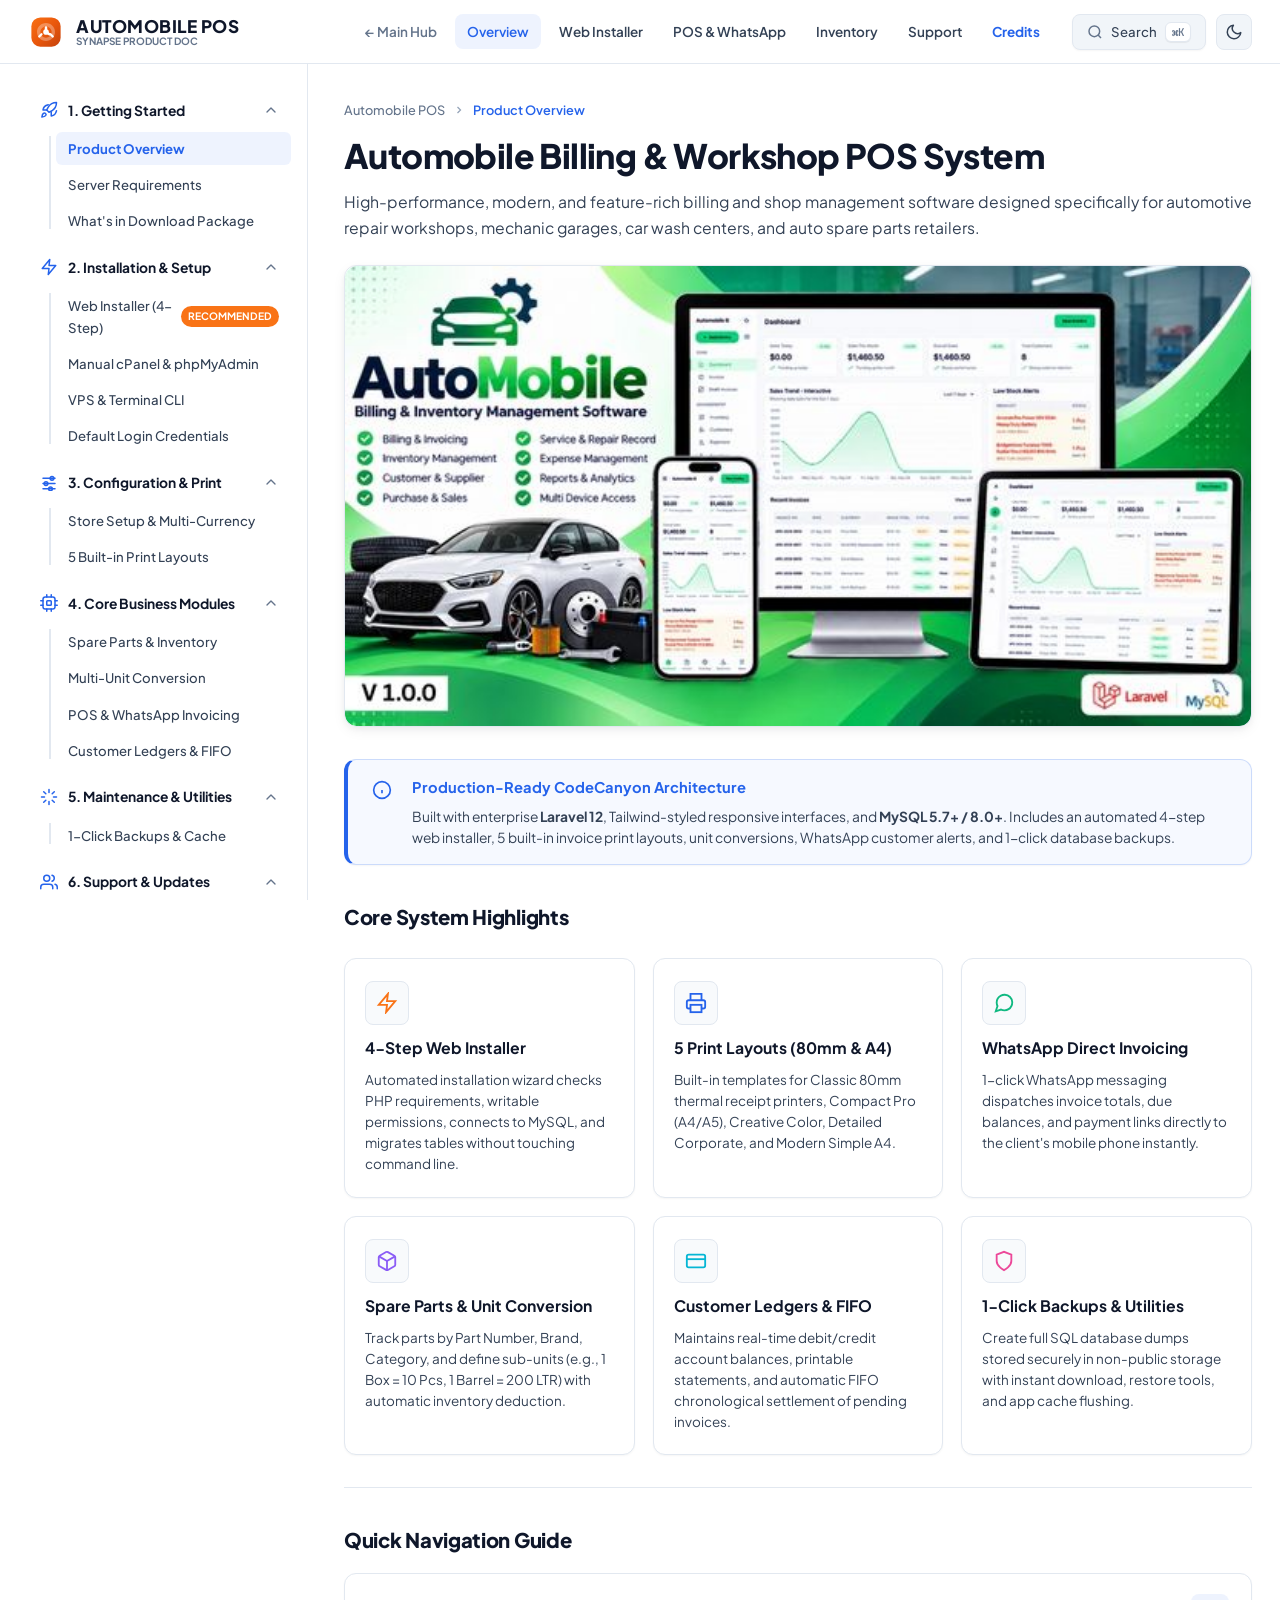
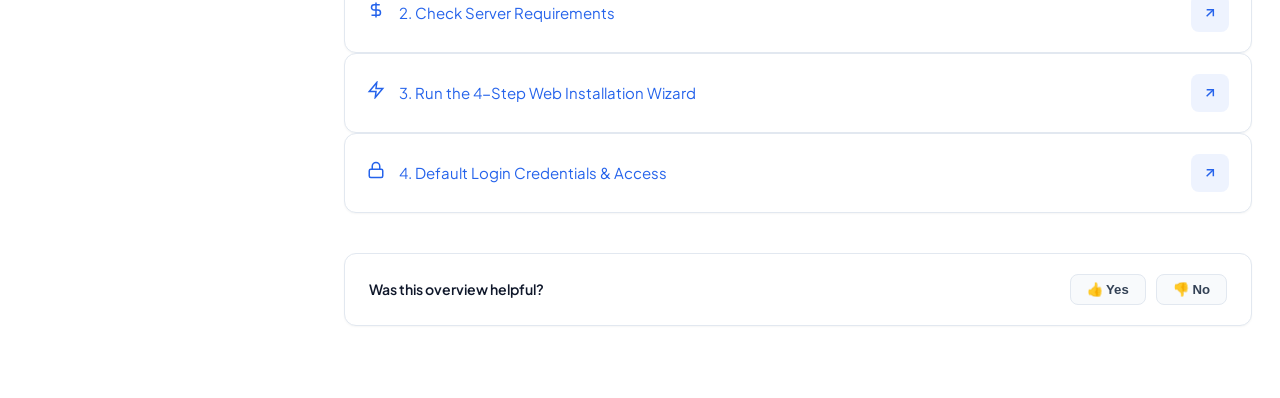
==== Automobile-Billing-Inventory-Management-Software/index.html @ 5d15b838 "feat: add products dropdown, reorganize sidebar, clean home hub, enrich product page, and verify all" ====
<!DOCTYPE html>
<html lang="en">
<head>
  <meta charset="UTF-8">
  <meta name="viewport" content="width=device-width, initial-scale=1.0">
  <title>Automobile Billing & Workshop POS Documentation - Synapse Technology</title>
  <meta name="description" content="Official documentation for Automobile Billing & Workshop POS System. Setup, 4-step web installer, POS billing, inventory, WhatsApp invoicing, and maintenance guides.">
  <meta name="keywords" content="Automobile Billing, Workshop POS, Garage Management, CodeCanyon, Laravel, Spare Parts Inventory, PHP 8.2, Web Installer, Synapse Technology">

  <!-- Google Fonts: Plus Jakarta Sans & JetBrains Mono -->
  <link rel="preconnect" href="https://fonts.googleapis.com">
  <link rel="preconnect" href="https://fonts.gstatic.com" crossorigin>
  <link href="https://fonts.googleapis.com/css2?family=JetBrains+Mono:wght@400;500;600&family=Plus+Jakarta+Sans:wght@400;500;600;700;800&display=swap" rel="stylesheet">

  <!-- Core Stylesheet -->
  <link rel="stylesheet" href="css/style.css">
</head>
<body>
  <!-- Top Reading Progress Indicator -->
  <div class="reading-progress-bar" id="readingProgress"></div>

  <!-- ==========================================================================
       TOP NAVBAR / HEADER
       ========================================================================== -->
  <header class="header" id="header">
    <div class="header-inner">
      <!-- Brand Logo -->
      <a href="#auto-overview" class="brand-logo" data-view-target="auto-overview" title="Automobile Billing & POS Documentation">
        <div class="brand-icon">
          <!-- Automotive / Gear / Speedometer SVG Icon -->
          <svg viewBox="0 0 32 32" width="28" height="28" fill="none" xmlns="http://www.w3.org/2000/svg" class="synapse-logo-svg">
            <defs>
              <linearGradient id="autoGrad" x1="2" y1="2" x2="30" y2="30" gradientUnits="userSpaceOnUse">
                <stop offset="0%" stop-color="#F97316" />
                <stop offset="50%" stop-color="#EA580C" />
                <stop offset="100%" stop-color="#C2410C" />
              </linearGradient>
            </defs>
            <rect x="3" y="3" width="26" height="26" rx="8" fill="url(#autoGrad)" />
            <path d="M16 8C11.58 8 8 11.58 8 16c0 4.42 3.58 8 8 8s8-3.58 8-8c0-4.42-3.58-8-8-8zm0 13c-2.76 0-5-2.24-5-5s2.24-5 5-5 5 2.24 5 5-2.24 5-5 5z" fill="#ffffff" opacity="0.3"/>
            <path d="M16 12v4l3 2" stroke="#ffffff" stroke-width="2.2" stroke-linecap="round" stroke-linejoin="round"/>
            <circle cx="16" cy="16" r="2.5" fill="#ffffff"/>
            <path d="M10 20l2-2M22 20l-2-2" stroke="#ffffff" stroke-width="2" stroke-linecap="round"/>
          </svg>
        </div>
        <div style="display:flex; flex-direction:column; line-height: 1.1;">
          <span class="brand-text" style="letter-spacing: 0.5px;">AUTOMOBILE POS</span>
          <span style="font-size: 10px; font-weight: 700; color: var(--text-muted); text-transform: uppercase;">Synapse Product Doc</span>
        </div>
      </a>

      <!-- Right Nav & Actions -->
      <div class="header-right">
        <!-- Main Navigation Links -->
        <nav class="nav-links" aria-label="Main Navigation">
          <a href="../index.html" class="nav-link" style="color: var(--text-muted); font-weight: 600;">&larr; Main Hub</a>
          <a href="#auto-overview" class="nav-link active" data-view-target="auto-overview">Overview</a>
          <a href="#auto-web-installer" class="nav-link" data-view-target="auto-web-installer">Web Installer</a>
          <a href="#auto-pos-invoicing" class="nav-link" data-view-target="auto-pos-invoicing">POS & WhatsApp</a>
          <a href="#auto-inventory" class="nav-link" data-view-target="auto-inventory">Inventory</a>
          <a href="#auto-support" class="nav-link" data-view-target="auto-support">Support</a>
          <a href="#auto-credits" class="nav-link" data-view-target="auto-credits" style="color: var(--primary); font-weight: 700;">Credits</a>
        </nav>

        <!-- Search Button & Theme Toggle & Action -->
        <div class="header-actions">
          <button type="button" class="search-trigger-btn" data-action="open-search" title="Search documentation (Ctrl+K)">
            <svg class="search-icon-svg" viewBox="0 0 24 24" fill="none" stroke="currentColor">
              <circle cx="11" cy="11" r="8"></circle>
              <line x1="21" y1="21" x2="16.65" y2="16.65"></line>
            </svg>
            <span>Search</span>
            <kbd class="search-kbd">&#8984;K</kbd>
          </button>

          <!-- Dark/Light Theme Switcher -->
          <button type="button" class="theme-toggle-btn" id="themeToggleBtn" aria-label="Toggle dark mode" title="Toggle theme">
            <svg width="18" height="18" viewBox="0 0 24 24" fill="none" stroke="currentColor" stroke-width="2" stroke-linecap="round" stroke-linejoin="round">
              <path d="M21 12.79A9 9 0 1 1 11.21 3 7 7 0 0 0 21 12.79z"></path>
            </svg>
          </button>

          <!-- Mobile Hamburger Toggle -->
          <button type="button" class="mobile-menu-btn" id="mobileMenuBtn" aria-label="Toggle navigation menu">
            <svg width="20" height="20" viewBox="0 0 24 24" fill="none" stroke="currentColor" stroke-width="2" stroke-linecap="round" stroke-linejoin="round">
              <line x1="3" y1="12" x2="21" y2="12"></line>
              <line x1="3" y1="6" x2="21" y2="6"></line>
              <line x1="3" y1="18" x2="21" y2="18"></line>
            </svg>
          </button>
        </div>
      </div>
    </div>
  </header>

  <!-- Mobile Sidebar Backdrop -->
  <div class="sidebar-backdrop" id="sidebarBackdrop"></div>

  <!-- ==========================================================================
       MAIN APP CONTAINER (Sidebar + Main Content)
       ========================================================================== -->
  <div class="app-wrapper">

    <!-- ==========================================================================
         LEFT SIDEBAR
         ========================================================================== -->
        <aside class="sidebar" id="sidebar">
      <!-- Mobile Drawer Header with Close Button -->
      <div class="sidebar-header-mobile">
        <div class="sidebar-mobile-title">
          <svg width="20" height="20" viewBox="0 0 24 24" fill="none" stroke="currentColor" stroke-width="2" stroke-linecap="round" stroke-linejoin="round">
            <polygon points="13 2 3 14 12 14 11 22 21 10 12 10 13 2"></polygon>
          </svg>
          <span>Documentation Menu</span>
        </div>
        <button type="button" class="sidebar-close-btn" id="sidebarCloseBtn" aria-label="Close documentation menu">&times;</button>
      </div>

      <nav class="sidebar-nav" aria-label="Documentation Navigation">

        <!-- Section 1: Product Overview -->
        <div class="nav-section open" id="sec-auto-overview">
          <button type="button" class="nav-section-header" aria-expanded="true">
            <div class="nav-section-title-wrap">
              <span class="nav-section-icon">
                <svg width="18" height="18" viewBox="0 0 24 24" fill="none" stroke="currentColor" stroke-width="2" stroke-linecap="round" stroke-linejoin="round">
                  <path d="M4.5 16.5c-1.5 1.26-2 5-2 5s3.74-.5 5-2c.71-.84.7-2.13-.09-2.91a2.18 2.18 0 0 0-2.91-.09z"></path>
                  <path d="m12 15-3-3a22 22 0 0 1 2-3.95A12.88 12.88 0 0 1 22 2c0 2.72-.78 7.5-6 11a22.35 22.35 0 0 1-4 2z"></path>
                  <path d="M9 12H4s.55-3.03 2-4.5c1.62-1.63 5-2.5 5-2.5"></path>
                  <path d="M15 15v5s3.03-.55 4.5-2c1.63-1.62 2.5-5 2.5-5"></path>
                </svg>
              </span>
              <span>1. Getting Started</span>
            </div>
            <svg class="nav-section-chevron" viewBox="0 0 24 24" fill="none" stroke="currentColor" stroke-width="2" stroke-linecap="round" stroke-linejoin="round">
              <path d="m6 9 6 6 6-6"/>
            </svg>
          </button>
          <div class="nav-section-items">
            <a href="#auto-overview" class="nav-item-link active" data-view-target="auto-overview">Product Overview</a>
            <a href="#auto-requirements" class="nav-item-link" data-view-target="auto-requirements">Server Requirements</a>
            <a href="#auto-package" class="nav-item-link" data-view-target="auto-package">What's in Download Package</a>
          </div>
        </div>

        <!-- Section 2: Installation -->
        <div class="nav-section open" id="sec-auto-install">
          <button type="button" class="nav-section-header" aria-expanded="true">
            <div class="nav-section-title-wrap">
              <span class="nav-section-icon">
                <svg width="18" height="18" viewBox="0 0 24 24" fill="none" stroke="currentColor" stroke-width="2" stroke-linecap="round" stroke-linejoin="round">
                  <polygon points="13 2 3 14 12 14 11 22 21 10 12 10 13 2"></polygon>
                </svg>
              </span>
              <span>2. Installation & Setup</span>
            </div>
            <svg class="nav-section-chevron" viewBox="0 0 24 24" fill="none" stroke="currentColor" stroke-width="2" stroke-linecap="round" stroke-linejoin="round">
              <path d="m6 9 6 6 6-6"/>
            </svg>
          </button>
          <div class="nav-section-items">
            <a href="#auto-web-installer" class="nav-item-link" data-view-target="auto-web-installer">
              <span>Web Installer (4-Step)</span>
              <span class="nav-badge-online" style="background:#f97316;color:#fff;">Recommended</span>
            </a>
            <a href="#auto-cpanel-install" class="nav-item-link" data-view-target="auto-cpanel-install">Manual cPanel & phpMyAdmin</a>
            <a href="#auto-vps-install" class="nav-item-link" data-view-target="auto-vps-install">VPS & Terminal CLI</a>
            <a href="#auto-credentials" class="nav-item-link" data-view-target="auto-credentials">Default Login Credentials</a>
          </div>
        </div>

        <!-- Section 3: Configuration -->
        <div class="nav-section open" id="sec-auto-config">
          <button type="button" class="nav-section-header" aria-expanded="true">
            <div class="nav-section-title-wrap">
              <span class="nav-section-icon">
                <svg width="18" height="18" viewBox="0 0 24 24" fill="none" stroke="currentColor" stroke-width="2" stroke-linecap="round" stroke-linejoin="round">
                  <line x1="4" x2="20" y1="21" y2="21"></line>
                  <line x1="4" x2="20" y1="14" y2="14"></line>
                  <line x1="4" x2="20" y1="7" y2="7"></line>
                  <circle cx="14" cy="21" r="2.5" fill="currentColor" fill-opacity="0.18"></circle>
                  <circle cx="8" cy="14" r="2.5" fill="currentColor" fill-opacity="0.18"></circle>
                  <circle cx="16" cy="7" r="2.5" fill="currentColor" fill-opacity="0.18"></circle>
                </svg>
              </span>
              <span>3. Configuration & Print</span>
            </div>
            <svg class="nav-section-chevron" viewBox="0 0 24 24" fill="none" stroke="currentColor" stroke-width="2" stroke-linecap="round" stroke-linejoin="round">
              <path d="m6 9 6 6 6-6"/>
            </svg>
          </button>
          <div class="nav-section-items">
            <a href="#auto-settings" class="nav-item-link" data-view-target="auto-settings">Store Setup & Multi-Currency</a>
            <a href="#auto-invoice-layouts" class="nav-item-link" data-view-target="auto-invoice-layouts">5 Built-in Print Layouts</a>
          </div>
        </div>

        <!-- Section 4: Core Modules -->
        <div class="nav-section open" id="sec-auto-modules">
          <button type="button" class="nav-section-header" aria-expanded="true">
            <div class="nav-section-title-wrap">
              <span class="nav-section-icon">
                <svg width="18" height="18" viewBox="0 0 24 24" fill="none" stroke="currentColor" stroke-width="2" stroke-linecap="round" stroke-linejoin="round">
                  <rect width="16" height="16" x="4" y="4" rx="3"></rect>
                  <rect width="6" height="6" x="9" y="9" rx="1"></rect>
                  <path d="M9 1v3M15 1v3M9 20v3M15 20v3M20 9h3M20 15h3M1 9h3M1 15h3"></path>
                </svg>
              </span>
              <span>4. Core Business Modules</span>
            </div>
            <svg class="nav-section-chevron" viewBox="0 0 24 24" fill="none" stroke="currentColor" stroke-width="2" stroke-linecap="round" stroke-linejoin="round">
              <path d="m6 9 6 6 6-6"/>
            </svg>
          </button>
          <div class="nav-section-items">
            <a href="#auto-inventory" class="nav-item-link" data-view-target="auto-inventory">Spare Parts & Inventory</a>
            <a href="#auto-unit-conversion" class="nav-item-link" data-view-target="auto-unit-conversion">Multi-Unit Conversion</a>
            <a href="#auto-pos-invoicing" class="nav-item-link" data-view-target="auto-pos-invoicing">POS & WhatsApp Invoicing</a>
            <a href="#auto-customer-ledgers" class="nav-item-link" data-view-target="auto-customer-ledgers">Customer Ledgers & FIFO</a>
          </div>
        </div>

        <!-- Section 5: Maintenance -->
        <div class="nav-section open" id="sec-auto-maintenance">
          <button type="button" class="nav-section-header" aria-expanded="true">
            <div class="nav-section-title-wrap">
              <span class="nav-section-icon">
                <svg width="18" height="18" viewBox="0 0 24 24" fill="none" stroke="currentColor" stroke-width="2" stroke-linecap="round" stroke-linejoin="round">
                  <path d="M12 2v4M12 18v4M4.93 4.93l2.83 2.83M16.24 16.24l2.83 2.83M2 12h4M18 12h4M4.93 19.07l2.83-2.83M16.24 7.76l2.83-2.83"></path>
                </svg>
              </span>
              <span>5. Maintenance & Utilities</span>
            </div>
            <svg class="nav-section-chevron" viewBox="0 0 24 24" fill="none" stroke="currentColor" stroke-width="2" stroke-linecap="round" stroke-linejoin="round">
              <path d="m6 9 6 6 6-6"/>
            </svg>
          </button>
          <div class="nav-section-items">
            <a href="#auto-backups" class="nav-item-link" data-view-target="auto-backups">1-Click Backups & Cache</a>
          </div>
        </div>

        <!-- Section 6: Support & Changelog -->
        <div class="nav-section open" id="sec-auto-support">
          <button type="button" class="nav-section-header" aria-expanded="true">
            <div class="nav-section-title-wrap">
              <span class="nav-section-icon">
                <svg width="18" height="18" viewBox="0 0 24 24" fill="none" stroke="currentColor" stroke-width="2" stroke-linecap="round" stroke-linejoin="round">
                  <path d="M17 21v-2a4 4 0 0 0-4-4H5a4 4 0 0 0-4 4v2"></path>
                  <circle cx="9" cy="7" r="4"></circle>
                  <path d="M23 21v-2a4 4 0 0 0-3-3.87"></path>
                  <path d="M16 3.13a4 4 0 0 1 0 7.75"></path>
                </svg>
              </span>
              <span>6. Support & Updates</span>
            </div>
            <svg class="nav-section-chevron" viewBox="0 0 24 24" fill="none" stroke="currentColor" stroke-width="2" stroke-linecap="round" stroke-linejoin="round">
              <path d="m6 9 6 6 6-6"/>
            </svg>
          </button>
          <div class="nav-section-items">
            <a href="#auto-troubleshooting" class="nav-item-link" data-view-target="auto-troubleshooting">Troubleshooting</a>
            <a href="#auto-faq" class="nav-item-link" data-view-target="auto-faq">Frequently Asked Questions</a>
            <a href="#auto-changelog" class="nav-item-link" data-view-target="auto-changelog">Changelog (v1.0.0)</a>
            <a href="#auto-support" class="nav-item-link" data-view-target="auto-support">
              <span>Author Support (+91 6002552415)</span>
              <span class="nav-badge-online">Online</span>
            </a>
            <a href="#auto-credits" class="nav-item-link" data-view-target="auto-credits">Sources &amp; Credits</a>
          </div>
        </div>

      </nav>
    </aside>

    <!-- ==========================================================================
         MAIN CONTENT AREA
         ========================================================================== -->
    <main class="content-area">

      <!-- VIEW 1: OVERVIEW -->
      <section class="view-panel active" id="view-auto-overview">
        <nav class="breadcrumbs" aria-label="Breadcrumb">
          <a href="#auto-overview" class="breadcrumb-link" data-view-target="auto-overview">Automobile POS</a>
          <span class="breadcrumb-separator"><svg width="12" height="12" viewBox="0 0 24 24" fill="none" stroke="currentColor" stroke-width="2.5"><path d="m9 18 6-6-6-6"/></svg></span>
          <span class="breadcrumb-current">Product Overview</span>
        </nav>

        <h1 class="page-title">Automobile Billing & Workshop POS System</h1>
        <p class="page-lead">
          High-performance, modern, and feature-rich billing and shop management software designed specifically for automotive repair workshops, mechanic garages, car wash centers, and auto spare parts retailers.
        </p>

        <!-- Presentation Banner -->
        <div style="margin: 24px 0 32px; border-radius: var(--radius-md); overflow: hidden; border: 1px solid var(--border-color); box-shadow: var(--shadow-md);">
          <img src="images/item_preview.jpg" alt="Automobile Billing & Workshop POS System - Official CodeCanyon Preview" style="width: 100%; height: auto; display: block; border-radius: var(--radius-md); object-fit: contain;">
        </div>

        <div class="callout callout-info" style="margin-bottom: 28px;">
          <div class="callout-icon">
            <svg width="20" height="20" viewBox="0 0 24 24" fill="none" stroke="currentColor" stroke-width="2"><circle cx="12" cy="12" r="10"></circle><line x1="12" y1="16" x2="12" y2="12"></line><line x1="12" y1="8" x2="12.01" y2="8"></line></svg>
          </div>
          <div class="callout-body">
            <div class="callout-title">Production-Ready CodeCanyon Architecture</div>
            <p>Built with enterprise <strong>Laravel 12</strong>, Tailwind-styled responsive interfaces, and <strong>MySQL 5.7+ / 8.0+</strong>. Includes an automated 4-step web installer, 5 built-in invoice print layouts, unit conversions, WhatsApp customer alerts, and 1-click database backups.</p>
          </div>
        </div>

        <h2 class="section-subtitle">Core System Highlights</h2>
        <div class="feature-grid">
          <div class="feature-box">
            <div class="feature-box-icon" style="color: #f97316;">
              <svg width="22" height="22" viewBox="0 0 24 24" fill="none" stroke="currentColor" stroke-width="2"><polygon points="13 2 3 14 12 14 11 22 21 10 12 10 13 2"></polygon></svg>
            </div>
            <div class="feature-box-title">4-Step Web Installer</div>
            <div class="feature-box-desc">Automated installation wizard checks PHP requirements, writable permissions, connects to MySQL, and migrates tables without touching command line.</div>
          </div>

          <div class="feature-box">
            <div class="feature-box-icon" style="color: #2563eb;">
              <svg width="22" height="22" viewBox="0 0 24 24" fill="none" stroke="currentColor" stroke-width="2"><polyline points="6 9 6 2 18 2 18 9"></polyline><path d="M6 18H4a2 2 0 0 1-2-2v-5a2 2 0 0 1 2-2h16a2 2 0 0 1 2 2v5a2 2 0 0 1-2 2h-2"></path><rect width="12" height="8" x="6" y="14"></rect></svg>
            </div>
            <div class="feature-box-title">5 Print Layouts (80mm & A4)</div>
            <div class="feature-box-desc">Built-in templates for Classic 80mm thermal receipt printers, Compact Pro (A4/A5), Creative Color, Detailed Corporate, and Modern Simple A4.</div>
          </div>

          <div class="feature-box">
            <div class="feature-box-icon" style="color: #10b981;">
              <svg width="22" height="22" viewBox="0 0 24 24" fill="none" stroke="currentColor" stroke-width="2"><path d="M21 11.5a8.38 8.38 0 0 1-.9 3.8 8.5 8.5 0 0 1-7.6 4.7 8.38 8.38 0 0 1-3.8-.9L3 21l1.9-5.7a8.38 8.38 0 0 1-.9-3.8 8.5 8.5 0 0 1 4.7-7.6 8.38 8.38 0 0 1 3.8-.9h.5a8.48 8.48 0 0 1 8 8v.5z"></path></svg>
            </div>
            <div class="feature-box-title">WhatsApp Direct Invoicing</div>
            <div class="feature-box-desc">1-click WhatsApp messaging dispatches invoice totals, due balances, and payment links directly to the client's mobile phone instantly.</div>
          </div>

          <div class="feature-box">
            <div class="feature-box-icon" style="color: #8b5cf6;">
              <svg width="22" height="22" viewBox="0 0 24 24" fill="none" stroke="currentColor" stroke-width="2"><path d="M21 16V8a2 2 0 0 0-1-1.73l-7-4a2 2 0 0 0-2 0l-7 4A2 2 0 0 0 3 8v8a2 2 0 0 0 1 1.73l7 4a2 2 0 0 0 2 0l7-4A2 2 0 0 0 21 16z"></path><polyline points="3.27 6.96 12 12.01 20.73 6.96"></polyline><line x1="12" y1="22.08" x2="12" y2="12"></line></svg>
            </div>
            <div class="feature-box-title">Spare Parts & Unit Conversion</div>
            <div class="feature-box-desc">Track parts by Part Number, Brand, Category, and define sub-units (e.g., 1 Box = 10 Pcs, 1 Barrel = 200 LTR) with automatic inventory deduction.</div>
          </div>

          <div class="feature-box">
            <div class="feature-box-icon" style="color: #06b6d4;">
              <svg width="22" height="22" viewBox="0 0 24 24" fill="none" stroke="currentColor" stroke-width="2"><rect width="20" height="14" x="2" y="5" rx="2"></rect><line x1="2" y1="10" x2="22" y2="10"></line></svg>
            </div>
            <div class="feature-box-title">Customer Ledgers & FIFO</div>
            <div class="feature-box-desc">Maintains real-time debit/credit account balances, printable statements, and automatic FIFO chronological settlement of pending invoices.</div>
          </div>

          <div class="feature-box">
            <div class="feature-box-icon" style="color: #ec4899;">
              <svg width="22" height="22" viewBox="0 0 24 24" fill="none" stroke="currentColor" stroke-width="2"><path d="M12 22s8-4 8-10V5l-8-3-8 3v7c0 6 8 10 8 10z"></path></svg>
            </div>
            <div class="feature-box-title">1-Click Backups & Utilities</div>
            <div class="feature-box-desc">Create full SQL database dumps stored securely in non-public storage with instant download, restore tools, and app cache flushing.</div>
          </div>
        </div>

        <hr class="divider">
        <h2 class="section-subtitle">Quick Navigation Guide</h2>
        <div class="articles-list">
          <a href="#auto-requirements" class="article-card" data-view-target="auto-requirements">
            <div class="article-card-left">
              <span class="article-icon-wrap"><svg width="18" height="18" viewBox="0 0 24 24" fill="none" stroke="currentColor" stroke-width="2"><path d="M12 2v20M17 5H9.5a3.5 3.5 0 0 0 0 7h5a3.5 3.5 0 0 1 0 7H6"/></svg></span>
              <span class="article-title-text">2. Check Server Requirements</span>
            </div>
            <span class="article-card-icon"><svg width="16" height="16" viewBox="0 0 24 24" fill="none" stroke="currentColor" stroke-width="2.2"><line x1="7" y1="17" x2="17" y2="7"></line><polyline points="7 7 17 7 17 17"></polyline></svg></span>
          </a>
          <a href="#auto-web-installer" class="article-card" data-view-target="auto-web-installer">
            <div class="article-card-left">
              <span class="article-icon-wrap"><svg width="18" height="18" viewBox="0 0 24 24" fill="none" stroke="currentColor" stroke-width="2"><polygon points="13 2 3 14 12 14 11 22 21 10 12 10 13 2"></polygon></svg></span>
              <span class="article-title-text">3. Run the 4-Step Web Installation Wizard</span>
            </div>
            <span class="article-card-icon"><svg width="16" height="16" viewBox="0 0 24 24" fill="none" stroke="currentColor" stroke-width="2.2"><line x1="7" y1="17" x2="17" y2="7"></line><polyline points="7 7 17 7 17 17"></polyline></svg></span>
          </a>
          <a href="#auto-credentials" class="article-card" data-view-target="auto-credentials">
            <div class="article-card-left">
              <span class="article-icon-wrap"><svg width="18" height="18" viewBox="0 0 24 24" fill="none" stroke="currentColor" stroke-width="2"><rect width="18" height="11" x="3" y="11" rx="2" ry="2"></rect><path d="M7 11V7a5 5 0 0 1 10 0v4"></path></svg></span>
              <span class="article-title-text">4. Default Login Credentials & Access</span>
            </div>
            <span class="article-card-icon"><svg width="16" height="16" viewBox="0 0 24 24" fill="none" stroke="currentColor" stroke-width="2.2"><line x1="7" y1="17" x2="17" y2="7"></line><polyline points="7 7 17 7 17 17"></polyline></svg></span>
          </a>
        </div>

        <div class="feedback-widget">
          <span class="feedback-text">Was this overview helpful?</span>
          <div class="feedback-actions">
            <button type="button" class="feedback-btn feedback-yes">👍 Yes</button>
            <button type="button" class="feedback-btn feedback-no">👎 No</button>
          </div>
        </div>
      </section>

      <!-- VIEW 2: REQUIREMENTS -->
      <section class="view-panel" id="view-auto-requirements">
        <nav class="breadcrumbs" aria-label="Breadcrumb">
          <a href="#auto-overview" class="breadcrumb-link" data-view-target="auto-overview">Automobile POS</a>
          <span class="breadcrumb-separator"><svg width="12" height="12" viewBox="0 0 24 24" fill="none" stroke="currentColor" stroke-width="2.5"><path d="m9 18 6-6-6-6"/></svg></span>
          <span class="breadcrumb-current">Server Requirements</span>
        </nav>

        <h1 class="page-title">Server Requirements & Compatibility</h1>
        <p class="page-lead">
          Ensure your web server or hosting environment satisfies the modern PHP & MySQL specifications outlined below before launching the installation.
        </p>

        <hr class="divider">

        <div class="table-wrap">
          <table class="spec-table">
            <thead>
              <tr>
                <th>Component</th>
                <th>Supported Versions</th>
                <th>Requirement Level</th>
                <th>Notes</th>
              </tr>
            </thead>
            <tbody>
              <tr>
                <td><strong>PHP Version</strong></td>
                <td><code>8.2.x</code>, <code>8.3.x</code>, <code>8.4+</code></td>
                <td><span class="status-badge active">Mandatory</span></td>
                <td>Fast and secure execution via PHP OPcache recommended.</td>
              </tr>
              <tr>
                <td><strong>Database Engine</strong></td>
                <td>MySQL 5.7+ / 8.0+ or MariaDB 10.3+</td>
                <td><span class="status-badge active">Mandatory</span></td>
                <td>InnoDB engine with utf8mb4 collation supported.</td>
              </tr>
              <tr>
                <td><strong>Web Server</strong></td>
                <td>Apache (with <code>mod_rewrite</code>) or Nginx</td>
                <td><span class="status-badge active">Mandatory</span></td>
                <td>Root <code>.htaccess</code> included for shared hosting redirection.</td>
              </tr>
              <tr>
                <td><strong>Required PHP Extensions</strong></td>
                <td>BCMath, Ctype, cURL, Fileinfo, GD, JSON, Mbstring, OpenSSL, PDO, PDO_MySQL, Tokenizer, XML</td>
                <td><span class="status-badge active">Mandatory</span></td>
                <td>Standard on 99% of shared hosts (cPanel, DirectAdmin, Plesk, RunCloud).</td>
              </tr>
              <tr>
                <td><strong>Memory Limit</strong></td>
                <td><code>memory_limit = 128M</code> (256M recommended)</td>
                <td><span class="status-badge pending">Recommended</span></td>
                <td>Ensures fast PDF receipt generation and backup exports.</td>
              </tr>
              <tr>
                <td><strong>File Upload Limit</strong></td>
                <td><code>upload_max_filesize = 16M</code></td>
                <td><span class="status-badge pending">Recommended</span></td>
                <td>Allows high-res company logo and vehicle attachment uploads.</td>
              </tr>
            </tbody>
          </table>
        </div>

        <div class="callout callout-tip">
          <div class="callout-icon">
            <svg width="20" height="20" viewBox="0 0 24 24" fill="none" stroke="currentColor" stroke-width="2"><path d="M9 18l6-6-6-6"/></svg>
          </div>
          <div class="callout-body">
            <div class="callout-title">Automated Verification</div>
            <p>You don't need to manually check these extensions! The included <strong>4-step Web Installer</strong> inspects every extension and permissions check automatically upon visiting <code>https://yourdomain.com/install</code>.</p>
          </div>
        </div>

        <div class="feedback-widget">
          <span class="feedback-text">Was this helpful?</span>
          <div class="feedback-actions">
            <button type="button" class="feedback-btn feedback-yes">👍 Yes</button>
            <button type="button" class="feedback-btn feedback-no">👎 No</button>
          </div>
        </div>
      </section>

      <!-- VIEW 3: PACKAGE CONTENTS -->
      <section class="view-panel" id="view-auto-package">
        <nav class="breadcrumbs" aria-label="Breadcrumb">
          <a href="#auto-overview" class="breadcrumb-link" data-view-target="auto-overview">Automobile POS</a>
          <span class="breadcrumb-separator"><svg width="12" height="12" viewBox="0 0 24 24" fill="none" stroke="currentColor" stroke-width="2.5"><path d="m9 18 6-6-6-6"/></svg></span>
          <span class="breadcrumb-current">What's in Download Package</span>
        </nav>

        <h1 class="page-title">What's Included in the Download Package</h1>
        <p class="page-lead">
          When downloading the zip archive from CodeCanyon / Envato Market, you will find the organized files structured as follows:
        </p>

        <hr class="divider">

        <div class="code-block-wrap">
          <div class="code-block-header">
            <span class="code-lang">MASTER ZIP ARCHIVE STRUCTURE</span>
            <button type="button" class="copy-btn" title="Copy structure"><svg width="14" height="14" viewBox="0 0 24 24" fill="none" stroke="currentColor" stroke-width="2"><rect width="14" height="14" x="8" y="8" rx="2" ry="2"></rect><path d="M4 16c-1.1 0-2-.9-2-2V4c0-1.1.9-2 2-2h10c1.1 0 2 .9 2 2"></path></svg> Copy</button>
          </div>
          <pre><code>Automobile_Billing_POS_v1.0.0/
├── Main_Files/                 # Complete ready-to-deploy application source code
│   ├── app/                    # Controllers, Models, Middleware, Helpers
│   ├── bootstrap/              # App bootstrap cache & configs
│   ├── config/                 # Laravel application settings
│   ├── database/               # Database migrations & initial seeders
│   ├── public/                 # Web root assets, CSS, JS, and file uploads
│   ├── resources/              # Blade views, invoice print layouts, templates
│   ├── routes/                 # Web application & installer route definitions
│   ├── storage/                # Backups, session files, framework logs
│   ├── .env.example            # Environment sample template
│   ├── .htaccess               # Root Apache auto-redirection rules
│   └── composer.json           # PHP dependencies & autoloader
├── Documentation/              # Offline responsive HTML documentation portal
│   ├── index.html              # Main documentation web app
│   ├── css/style.css           # Styling & theme variables
│   ├── js/app.js               # Interactive live search (Ctrl+K) & navigation
│   └── images/                 # Product graphic banners & previews
├── Database/
│   └── database.sql            # Clean standalone SQL dump for manual import
├── Material/                   # Promotional banners, app icon, thumbnail
└── README.txt                  # Quick installation instructions & support links</code></pre>
        </div>

        <div class="feedback-widget">
          <span class="feedback-text">Was this helpful?</span>
          <div class="feedback-actions">
            <button type="button" class="feedback-btn feedback-yes">👍 Yes</button>
            <button type="button" class="feedback-btn feedback-no">👎 No</button>
          </div>
        </div>
      </section>

      <!-- VIEW 4: WEB INSTALLER -->
      <section class="view-panel" id="view-auto-web-installer">
        <nav class="breadcrumbs" aria-label="Breadcrumb">
          <a href="#auto-overview" class="breadcrumb-link" data-view-target="auto-overview">Automobile POS</a>
          <span class="breadcrumb-separator"><svg width="12" height="12" viewBox="0 0 24 24" fill="none" stroke="currentColor" stroke-width="2.5"><path d="m9 18 6-6-6-6"/></svg></span>
          <span class="breadcrumb-current">Web Installation Wizard</span>
        </nav>

        <h1 class="page-title">4-Step Web Installation Wizard</h1>
        <p class="page-lead">
          Deploy the entire software in under 3 minutes using the built-in graphical setup wizard without writing any command-line instructions.
        </p>

        <hr class="divider">

        <div class="step-guide">
          <div class="step-item">
            <div class="step-num">1</div>
            <div class="step-content">
              <h3>Upload & Extract Main Files</h3>
              <p>Upload the contents of the <code>Main_Files</code> folder into your web hosting document root (e.g. <code>public_html/</code> or a subdomain directory such as <code>pos.yourdomain.com</code>).</p>
            </div>
          </div>

          <div class="step-item">
            <div class="step-num">2</div>
            <div class="step-content">
              <h3>Access the Web Installer in Browser</h3>
              <p>Open your browser and navigate to the installer URL:</p>
              <div class="code-block-wrap" style="margin: 10px 0 16px;">
                <div class="code-block-header">
                  <span class="code-lang">BROWSER URL</span>
                  <button type="button" class="copy-btn" title="Copy URL"><svg width="14" height="14" viewBox="0 0 24 24" fill="none" stroke="currentColor" stroke-width="2"><rect width="14" height="14" x="8" y="8" rx="2" ry="2"></rect><path d="M4 16c-1.1 0-2-.9-2-2V4c0-1.1.9-2 2-2h10c1.1 0 2 .9 2 2"></path></svg> Copy</button>
                </div>
                <pre><code>https://yourdomain.com/install</code></pre>
              </div>
              <p>If you visit the root domain <code>https://yourdomain.com/</code> before installing, the system will automatically redirect you directly to the installation wizard.</p>
            </div>
          </div>

          <div class="step-item">
            <div class="step-num">3</div>
            <div class="step-content">
              <h3>Requirements & Permissions Verification</h3>
              <p>The wizard automatically runs an internal diagnostic checklist:</p>
              <ul>
                <li>Validates PHP 8.2+ and all required extensions (BCMath, cURL, GD, Mbstring, PDO, OpenSSL, XML).</li>
                <li>Verifies writable folder permissions for <code>storage/</code>, <code>bootstrap/cache/</code>, and <code>public/uploads/</code> (chmod <code>0755</code> or <code>0775</code>).</li>
              </ul>
              <p>Click <strong>"Continue Setup"</strong> once all green checkmarks appear.</p>
            </div>
          </div>

          <div class="step-item">
            <div class="step-num">4</div>
            <div class="step-content">
              <h3>Database Connection & Administrator Account</h3>
              <p>Supply your MySQL credentials created in your cPanel / hosting panel:</p>
              <ul>
                <li><strong>Database Host:</strong> usually <code>127.0.0.1</code> or <code>localhost</code></li>
                <li><strong>Database Port:</strong> <code>3306</code></li>
                <li><strong>Database Name:</strong> e.g., <code>u123_automobile_pos</code></li>
                <li><strong>Database Username:</strong> e.g., <code>u123_dbuser</code></li>
                <li><strong>Database Password:</strong> your secure database password</li>
              </ul>
              <p>Use the <strong>"Test Database Connection"</strong> button to confirm connection. Next, create your Administrator Username and Password.</p>
              <p>Click <strong>"Run Installation"</strong>. The installer will write <code>.env</code>, generate <code>APP_KEY</code>, execute database migrations and seeders, create the admin user, and generate the lock file at <code>storage/installed</code>.</p>
            </div>
          </div>
        </div>

        <div class="callout callout-success" style="margin-top: 24px;">
          <div class="callout-icon">
            <svg width="20" height="20" viewBox="0 0 24 24" fill="none" stroke="currentColor" stroke-width="2"><polyline points="20 6 9 17 4 12"></polyline></svg>
          </div>
          <div class="callout-body">
            <div class="callout-title">Installation Complete!</div>
            <p>You can now click <strong>"Go to Login"</strong> and access your dashboard at <code>https://yourdomain.com/login</code> using your new administrator credentials.</p>
          </div>
        </div>

        <div class="feedback-widget">
          <span class="feedback-text">Was this helpful?</span>
          <div class="feedback-actions">
            <button type="button" class="feedback-btn feedback-yes">👍 Yes</button>
            <button type="button" class="feedback-btn feedback-no">👎 No</button>
          </div>
        </div>
      </section>

      <!-- VIEW 5: MANUAL CPANEL -->
      <section class="view-panel" id="view-auto-cpanel-install">
        <nav class="breadcrumbs" aria-label="Breadcrumb">
          <a href="#auto-overview" class="breadcrumb-link" data-view-target="auto-overview">Automobile POS</a>
          <span class="breadcrumb-separator"><svg width="12" height="12" viewBox="0 0 24 24" fill="none" stroke="currentColor" stroke-width="2.5"><path d="m9 18 6-6-6-6"/></svg></span>
          <span class="breadcrumb-current">Manual cPanel Install</span>
        </nav>

        <h1 class="page-title">Manual Installation via cPanel & phpMyAdmin</h1>
        <p class="page-lead">
          If you prefer manual database setup instead of the web installer wizard, follow this step-by-step procedure.
        </p>

        <hr class="divider">

        <div class="step-guide">
          <div class="step-item">
            <div class="step-num">1</div>
            <div class="step-content">
              <h3>Create MySQL Database & User</h3>
              <p>Log into your cPanel &rarr; click <strong>MySQL Databases</strong>. Create a new database and database user with a strong password. Assign the user to the database with <strong>ALL PRIVILEGES</strong>.</p>
            </div>
          </div>

          <div class="step-item">
            <div class="step-num">2</div>
            <div class="step-content">
              <h3>Import Standalone database.sql</h3>
              <p>Open <strong>phpMyAdmin</strong> from cPanel, select your newly created database, click the <strong>Import</strong> tab at the top, choose the SQL file located in <code>Database/database.sql</code> from the master package, and click <strong>Go</strong>.</p>
            </div>
          </div>

          <div class="step-item">
            <div class="step-num">3</div>
            <div class="step-content">
              <h3>Configure .env File</h3>
              <p>In cPanel <strong>File Manager</strong>, locate <code>.env.example</code>, rename or copy it to <code>.env</code>, and edit your credentials:</p>
              <div class="code-block-wrap">
                <div class="code-block-header">
                  <span class="code-lang">.env CONFIGURATION</span>
                  <button type="button" class="copy-btn" title="Copy snippet"><svg width="14" height="14" viewBox="0 0 24 24" fill="none" stroke="currentColor" stroke-width="2"><rect width="14" height="14" x="8" y="8" rx="2" ry="2"></rect><path d="M4 16c-1.1 0-2-.9-2-2V4c0-1.1.9-2 2-2h10c1.1 0 2 .9 2 2"></path></svg> Copy</button>
                </div>
                <pre><code>APP_NAME="Automobile Billing Software"
APP_ENV=production
APP_DEBUG=false
APP_URL=https://yourdomain.com

DB_CONNECTION=mysql
DB_HOST=127.0.0.1
DB_PORT=3306
DB_DATABASE=your_cpanel_db_name
DB_USERNAME=your_cpanel_db_user
DB_PASSWORD=your_cpanel_db_password</code></pre>
              </div>
            </div>
          </div>

          <div class="step-item">
            <div class="step-num">4</div>
            <div class="step-content">
              <h3>Lock the Installer</h3>
              <p>Create an empty file named <code>installed</code> inside the <code>storage/</code> directory (i.e. <code>storage/installed</code>). This tells the application that the database is already prepared.</p>
            </div>
          </div>
        </div>

        <div class="feedback-widget">
          <span class="feedback-text">Was this helpful?</span>
          <div class="feedback-actions">
            <button type="button" class="feedback-btn feedback-yes">👍 Yes</button>
            <button type="button" class="feedback-btn feedback-no">👎 No</button>
          </div>
        </div>
      </section>

      <!-- VIEW 6: VPS CLI -->
      <section class="view-panel" id="view-auto-vps-install">
        <nav class="breadcrumbs" aria-label="Breadcrumb">
          <a href="#auto-overview" class="breadcrumb-link" data-view-target="auto-overview">Automobile POS</a>
          <span class="breadcrumb-separator"><svg width="12" height="12" viewBox="0 0 24 24" fill="none" stroke="currentColor" stroke-width="2.5"><path d="m9 18 6-6-6-6"/></svg></span>
          <span class="breadcrumb-current">VPS & Terminal CLI</span>
        </nav>

        <h1 class="page-title">VPS, Ubuntu & Terminal CLI Deployment</h1>
        <p class="page-lead">
          For sysadmins deploying on cloud instances (AWS EC2, DigitalOcean, Linode, Vultr, Hetzner), follow the standard artisan deployment commands below.
        </p>

        <hr class="divider">

        <div class="code-block-wrap">
          <div class="code-block-header">
            <span class="code-lang">BASH CLI</span>
            <button type="button" class="copy-btn" title="Copy CLI Commands"><svg width="14" height="14" viewBox="0 0 24 24" fill="none" stroke="currentColor" stroke-width="2"><rect width="14" height="14" x="8" y="8" rx="2" ry="2"></rect><path d="M4 16c-1.1 0-2-.9-2-2V4c0-1.1.9-2 2-2h10c1.1 0 2 .9 2 2"></path></svg> Copy</button>
          </div>
          <pre><code># 1. Clone or extract project into web server directory
cd /var/www/automobile-billing

# 2. Configure environment file
cp .env.example .env
nano .env

# 3. Generate production application key
php artisan key:generate

# 4. Run database migrations with standard seeders
php artisan migrate --force --seed

# 5. Link storage directory for public logos and barcodes
php artisan storage:link

# 6. Set directory ownership and permissions (www-data)
sudo chown -R www-data:www-data storage bootstrap/cache public/uploads
sudo chmod -R 775 storage bootstrap/cache public/uploads

# 7. Mark installer as completed
touch storage/installed

# 8. Optimize application routes and config cache
php artisan config:cache
php artisan route:cache
php artisan view:cache</code></pre>
        </div>

        <div class="feedback-widget">
          <span class="feedback-text">Was this helpful?</span>
          <div class="feedback-actions">
            <button type="button" class="feedback-btn feedback-yes">👍 Yes</button>
            <button type="button" class="feedback-btn feedback-no">👎 No</button>
          </div>
        </div>
      </section>

      <!-- VIEW 7: CREDENTIALS -->
      <section class="view-panel" id="view-auto-credentials">
        <nav class="breadcrumbs" aria-label="Breadcrumb">
          <a href="#auto-overview" class="breadcrumb-link" data-view-target="auto-overview">Automobile POS</a>
          <span class="breadcrumb-separator"><svg width="12" height="12" viewBox="0 0 24 24" fill="none" stroke="currentColor" stroke-width="2.5"><path d="m9 18 6-6-6-6"/></svg></span>
          <span class="breadcrumb-current">Default Login Credentials</span>
        </nav>

        <h1 class="page-title">Default Login Credentials & Access</h1>
        <p class="page-lead">
          Use the credentials below if you set up the application by importing the standalone <code>database.sql</code> file.
        </p>

        <hr class="divider">

        <div class="table-wrap">
          <table class="spec-table">
            <thead>
              <tr>
                <th>Field</th>
                <th>Default Value</th>
                <th>Role</th>
              </tr>
            </thead>
            <tbody>
              <tr>
                <td><strong>Login URL</strong></td>
                <td><code>https://yourdomain.com/login</code></td>
                <td>Web Login Portal</td>
              </tr>
              <tr>
                <td><strong>Super Administrator</strong></td>
                <td><code>admin</code> / <code>admin123</code></td>
                <td>Full System Access, ERP, Settings &amp; Reports</td>
              </tr>
              <tr>
                <td><strong>Cashier / Staff Demo</strong></td>
                <td><code>cashier</code> / <code>cashier123</code></td>
                <td>POS Counter, Invoicing &amp; Customer Ledger</td>
              </tr>
            </tbody>
          </table>
        </div>

        <div class="callout callout-warning">
          <div class="callout-icon">
            <svg width="20" height="20" viewBox="0 0 24 24" fill="none" stroke="currentColor" stroke-width="2"><path d="M10.29 3.86L1.82 18a2 2 0 0 0 1.71 3h16.94a2 2 0 0 0 1.71-3L13.71 3.86a2 2 0 0 0-3.42 0z"></path><line x1="12" y1="9" x2="12" y2="13"></line><line x1="12" y1="17" x2="12.01" y2="17"></line></svg>
          </div>
          <div class="callout-body">
            <div class="callout-title">Security Recommendation</div>
            <p>Immediately after signing in for the first time, navigate to <strong>Settings &rarr; Profile</strong> and change your administrator username and password to prevent unauthorized access.</p>
          </div>
        </div>

        <div class="feedback-widget">
          <span class="feedback-text">Was this helpful?</span>
          <div class="feedback-actions">
            <button type="button" class="feedback-btn feedback-yes">👍 Yes</button>
            <button type="button" class="feedback-btn feedback-no">👎 No</button>
          </div>
        </div>
      </section>

      <!-- VIEW 8: SETTINGS & CURRENCY -->
      <section class="view-panel" id="view-auto-settings">
        <nav class="breadcrumbs" aria-label="Breadcrumb">
          <a href="#auto-overview" class="breadcrumb-link" data-view-target="auto-overview">Automobile POS</a>
          <span class="breadcrumb-separator"><svg width="12" height="12" viewBox="0 0 24 24" fill="none" stroke="currentColor" stroke-width="2.5"><path d="m9 18 6-6-6-6"/></svg></span>
          <span class="breadcrumb-current">Store Settings & Multi-Currency</span>
        </nav>

        <h1 class="page-title">Store Configuration, Multi-Currency & Taxes</h1>
        <p class="page-lead">
          Under <strong>Settings &rarr; Company Settings</strong>, you can tailor your business branding and international accounting requirements.
        </p>

        <hr class="divider">

        <h2 class="section-subtitle">Localization & Currency Setup</h2>
        <div class="table-wrap">
          <table class="spec-table">
            <thead>
              <tr>
                <th>Configuration Key</th>
                <th>Options / Description</th>
                <th>Example</th>
              </tr>
            </thead>
            <tbody>
              <tr>
                <td><strong>Currency Symbol</strong></td>
                <td>Enter any global currency symbol or ISO code</td>
                <td><code>$</code>, <code>₹</code>, <code>€</code>, <code>£</code>, <code>AED</code>, <code>SAR</code>, <code>RM</code></td>
              </tr>
              <tr>
                <td><strong>Currency Position</strong></td>
                <td>Before Amount or After Amount</td>
                <td><code>$150.00</code> vs <code>150.00 AED</code></td>
              </tr>
              <tr>
                <td><strong>Tax Name / Label</strong></td>
                <td>Customize tax nomenclature for compliance</td>
                <td><code>Tax</code>, <code>GST (18%)</code>, <code>VAT</code>, <code>Sales Tax</code></td>
              </tr>
              <tr>
                <td><strong>Invoice Prefix & Suffix</strong></td>
                <td>Custom sequence formatting</td>
                <td><code>INV-2026-</code> or <code>AUTO-POS-</code></td>
              </tr>
              <tr>
                <td><strong>Invoice Footer Terms</strong></td>
                <td>Warranty conditions & return policies</td>
                <td>"Parts non-refundable after 7 days. Labor warranted for 30 days."</td>
              </tr>
            </tbody>
          </table>
        </div>

        <div class="feedback-widget">
          <span class="feedback-text">Was this helpful?</span>
          <div class="feedback-actions">
            <button type="button" class="feedback-btn feedback-yes">👍 Yes</button>
            <button type="button" class="feedback-btn feedback-no">👎 No</button>
          </div>
        </div>
      </section>

      <!-- VIEW 9: 5 INVOICE LAYOUTS -->
      <section class="view-panel" id="view-auto-invoice-layouts">
        <nav class="breadcrumbs" aria-label="Breadcrumb">
          <a href="#auto-overview" class="breadcrumb-link" data-view-target="auto-overview">Automobile POS</a>
          <span class="breadcrumb-separator"><svg width="12" height="12" viewBox="0 0 24 24" fill="none" stroke="currentColor" stroke-width="2.5"><path d="m9 18 6-6-6-6"/></svg></span>
          <span class="breadcrumb-current">5 Built-in Print Layouts</span>
        </nav>

        <h1 class="page-title">5 Built-in Invoice Layouts & Thermal Receipts</h1>
        <p class="page-lead">
          Under <strong>Settings &rarr; Invoice Templates</strong>, you can switch between 5 professionally formatted layouts tailored for thermal POS rolls and standard A4/A5 office printers.
        </p>

        <hr class="divider">

        <div class="feature-grid">
          <div class="feature-box">
            <div class="feature-box-icon" style="color:#f97316;">
              <svg width="22" height="22" viewBox="0 0 24 24" fill="none" stroke="currentColor" stroke-width="2"><polyline points="6 9 6 2 18 2 18 9"></polyline><path d="M6 18H4a2 2 0 0 1-2-2v-5a2 2 0 0 1 2-2h16a2 2 0 0 1 2 2v5a2 2 0 0 1-2 2h-2"></path><rect width="12" height="8" x="6" y="14"></rect></svg>
            </div>
            <div class="feature-box-title">1. Classic Thermal (80mm / 3-inch)</div>
            <div class="feature-box-desc">Ultra-compact receipt format for thermal roll printers (Epson, Star, Xprinter, Rongta). Features auto-cutter padding, item totals, and store QR code.</div>
          </div>

          <div class="feature-box">
            <div class="feature-box-icon" style="color:#2563eb;">
              <svg width="22" height="22" viewBox="0 0 24 24" fill="none" stroke="currentColor" stroke-width="2"><path d="M14 2H6a2 2 0 0 0-2 2v16a2 2 0 0 0 2 2h12a2 2 0 0 0 2-2V8z"></path><polyline points="14 2 14 8 20 8"></polyline><line x1="16" y1="13" x2="8" y2="13"></line><line x1="16" y1="17" x2="8" y2="17"></line></svg>
            </div>
            <div class="feature-box-title">2. Compact Professional (A4/A5)</div>
            <div class="feature-box-desc">Crisp, structured corporate layout highlighting vehicle plate number, mileage/odometer readings, parts breakdown, and mechanics' signatures.</div>
          </div>

          <div class="feature-box">
            <div class="feature-box-icon" style="color:#10b981;">
              <svg width="22" height="22" viewBox="0 0 24 24" fill="none" stroke="currentColor" stroke-width="2"><rect width="18" height="18" x="3" y="3" rx="2"></rect><circle cx="8.5" cy="8.5" r="1.5"></circle><polyline points="21 15 16 10 5 21"></polyline></svg>
            </div>
            <div class="feature-box-title">3. Creative Color (Modern A4)</div>
            <div class="feature-box-desc">Modern vibrant theme with brand-accent color headers, rounded container borders, and prominent WhatsApp support contact blocks.</div>
          </div>

          <div class="feature-box">
            <div class="feature-box-icon" style="color:#6366f1;">
              <svg width="22" height="22" viewBox="0 0 24 24" fill="none" stroke="currentColor" stroke-width="2"><path d="M16 4h2a2 2 0 0 1 2 2v14a2 2 0 0 1-2 2H6a2 2 0 0 1-2-2V6a2 2 0 0 1 2-2h2"></path><rect width="8" height="4" x="8" y="2" rx="1" ry="1"></rect></svg>
            </div>
            <div class="feature-box-title">4. Detailed Corporate (A4 Traditional)</div>
            <div class="feature-box-desc">Full accounting invoice displaying customer running balance, previous outstanding dues, current invoice subtotal, tax breakdown, and net payable.</div>
          </div>

          <div class="feature-box">
            <div class="feature-box-icon" style="color:#64748b;">
              <svg width="22" height="22" viewBox="0 0 24 24" fill="none" stroke="currentColor" stroke-width="2"><line x1="4" x2="20" y1="6" y2="6"></line><line x1="4" x2="20" y1="12" y2="12"></line><line x1="4" x2="20" y1="18" y2="18"></line></svg>
            </div>
            <div class="feature-box-title">5. Modern Simple (A4 Minimalist)</div>
            <div class="feature-box-desc">Clean, ink-saving monochrome layout with elegant typography and fast rendering for high-volume commercial printing.</div>
          </div>
        </div>

        <div class="feedback-widget">
          <span class="feedback-text">Was this helpful?</span>
          <div class="feedback-actions">
            <button type="button" class="feedback-btn feedback-yes">👍 Yes</button>
            <button type="button" class="feedback-btn feedback-no">👎 No</button>
          </div>
        </div>
      </section>

      <!-- VIEW 10: INVENTORY -->
      <section class="view-panel" id="view-auto-inventory">
        <nav class="breadcrumbs" aria-label="Breadcrumb">
          <a href="#auto-overview" class="breadcrumb-link" data-view-target="auto-overview">Automobile POS</a>
          <span class="breadcrumb-separator"><svg width="12" height="12" viewBox="0 0 24 24" fill="none" stroke="currentColor" stroke-width="2.5"><path d="m9 18 6-6-6-6"/></svg></span>
          <span class="breadcrumb-current">Spare Parts & Inventory</span>
        </nav>

        <h1 class="page-title">Spare Parts & Inventory Management</h1>
        <p class="page-lead">
          Complete automotive spare parts tracking designed for both retail parts counters and garage service bays.
        </p>

        <hr class="divider">

        <h2 class="section-subtitle">Inventory Highlights</h2>
        <ul>
          <li><strong>OEM & Aftermarket Part Numbers:</strong> Search and store items by original manufacturer Part Number (e.g. <code>04152-YZZA1</code>), Brand (Bosch, Denso, NGK, Mobil), and Model compatibility.</li>
          <li><strong>Low Stock Threshold Alerts:</strong> Define minimum stock limits. When stock drops below the threshold, items are automatically highlighted on the dashboard widget.</li>
          <li><strong>Barcode Sticker Generator:</strong> Print printable adhesive barcode labels with Part Number, Selling Price, and Barcode directly from the parts list.</li>
          <li><strong>Bulk Import / Export via CSV:</strong> Upload thousands of parts in seconds using the Excel/CSV spreadsheet import tool.</li>
        </ul>

        <div class="feedback-widget">
          <span class="feedback-text">Was this helpful?</span>
          <div class="feedback-actions">
            <button type="button" class="feedback-btn feedback-yes">👍 Yes</button>
            <button type="button" class="feedback-btn feedback-no">👎 No</button>
          </div>
        </div>
      </section>

      <!-- VIEW 11: UNIT CONVERSION -->
      <section class="view-panel" id="view-auto-unit-conversion">
        <nav class="breadcrumbs" aria-label="Breadcrumb">
          <a href="#auto-overview" class="breadcrumb-link" data-view-target="auto-overview">Automobile POS</a>
          <span class="breadcrumb-separator"><svg width="12" height="12" viewBox="0 0 24 24" fill="none" stroke="currentColor" stroke-width="2.5"><path d="m9 18 6-6-6-6"/></svg></span>
          <span class="breadcrumb-current">Multi-Unit Conversion</span>
        </nav>

        <h1 class="page-title">Intelligent Multi-Unit Conversion Engine</h1>
        <p class="page-lead">
          Automotive workshops frequently buy inventory in bulk packages (boxes, cartons, barrels, drums) but sell items individually (pieces, litres, milliliters).
        </p>

        <hr class="divider">

        <div class="callout callout-info">
          <div class="callout-icon">
            <svg width="20" height="20" viewBox="0 0 24 24" fill="none" stroke="currentColor" stroke-width="2"><path d="M21 16V8a2 2 0 0 0-1-1.73l-7-4a2 2 0 0 0-2 0l-7 4A2 2 0 0 0 3 8v8a2 2 0 0 0 1 1.73l7 4a2 2 0 0 0 2 0l7-4A2 2 0 0 0 21 16z"></path></svg>
          </div>
          <div class="callout-body">
            <div class="callout-title">How Unit Conversion Works</div>
            <p>Under <strong>Inventory &rarr; Units</strong>, you can define base units and secondary conversion multipliers. For example:</p>
            <ul>
              <li><strong>Engine Oil:</strong> Base Unit = <code>Litre (LTR)</code>, Secondary Unit = <code>Barrel (200 LTR)</code></li>
              <li><strong>Spark Plugs:</strong> Base Unit = <code>Pcs</code>, Secondary Unit = <code>Box (10 Pcs)</code></li>
              <li><strong>Coolant:</strong> Base Unit = <code>ml</code>, Secondary Unit = <code>Bottle (1000 ml)</code></li>
            </ul>
            <p>When creating a purchase or selling in the POS, selecting "1 Box" of spark plugs automatically deducts <strong>10 Pcs</strong> from your base warehouse inventory!</p>
          </div>
        </div>

        <div class="feedback-widget">
          <span class="feedback-text">Was this helpful?</span>
          <div class="feedback-actions">
            <button type="button" class="feedback-btn feedback-yes">👍 Yes</button>
            <button type="button" class="feedback-btn feedback-no">👎 No</button>
          </div>
        </div>
      </section>

      <!-- VIEW 12: POS & WHATSAPP -->
      <section class="view-panel" id="view-auto-pos-invoicing">
        <nav class="breadcrumbs" aria-label="Breadcrumb">
          <a href="#auto-overview" class="breadcrumb-link" data-view-target="auto-overview">Automobile POS</a>
          <span class="breadcrumb-separator"><svg width="12" height="12" viewBox="0 0 24 24" fill="none" stroke="currentColor" stroke-width="2.5"><path d="m9 18 6-6-6-6"/></svg></span>
          <span class="breadcrumb-current">POS Billing & WhatsApp</span>
        </nav>

        <h1 class="page-title">POS Billing & Instant WhatsApp Invoice Sharing</h1>
        <p class="page-lead">
          Fast, keyboard-optimized checkout interface designed for busy repair counters and parts billing desks.
        </p>

        <hr class="divider">

        <h2 class="section-subtitle">Billing Features</h2>
        <ul>
          <li><strong>Instant Live Search:</strong> Look up customers by Vehicle Registration Number, Phone, or Name; find parts by Name or Part Number in milliseconds.</li>
          <li><strong>Drafts & Work Orders:</strong> Open vehicle work orders as Drafts while mechanics service the car, then finalize and bill once the job is approved.</li>
          <li><strong>Split & Multi-Payment Modes:</strong> Accept Cash, Credit Card, UPI / QR, Online Transfer, or post to Customer Running Ledger (Credit).</li>
          <li><strong>1-Click WhatsApp Dispatch:</strong> Click the WhatsApp icon on any invoice to automatically open WhatsApp Web or mobile app with a pre-filled message containing invoice number, balance due, and printable invoice link!</li>
        </ul>

        <div class="feedback-widget">
          <span class="feedback-text">Was this helpful?</span>
          <div class="feedback-actions">
            <button type="button" class="feedback-btn feedback-yes">👍 Yes</button>
            <button type="button" class="feedback-btn feedback-no">👎 No</button>
          </div>
        </div>
      </section>

      <!-- VIEW 13: CUSTOMER LEDGERS -->
      <section class="view-panel" id="view-auto-customer-ledgers">
        <nav class="breadcrumbs" aria-label="Breadcrumb">
          <a href="#auto-overview" class="breadcrumb-link" data-view-target="auto-overview">Automobile POS</a>
          <span class="breadcrumb-separator"><svg width="12" height="12" viewBox="0 0 24 24" fill="none" stroke="currentColor" stroke-width="2.5"><path d="m9 18 6-6-6-6"/></svg></span>
          <span class="breadcrumb-current">Customer Ledgers & FIFO</span>
        </nav>

        <h1 class="page-title">Customer Running Ledgers & FIFO Batch Allocation</h1>
        <p class="page-lead">
          Maintain transparent financial histories for fleet owners, corporate clients, and regular drivers.
        </p>

        <hr class="divider">

        <h2 class="section-subtitle">How Customer Accounts Operate</h2>
        <ul>
          <li><strong>Real-Time Running Balance:</strong> Tracks every invoice, return credit, and received payment chronologically with a live net balance.</li>
          <li><strong>Printable Account Statements:</strong> Generate date-filtered PDF account statements with opening balance, debit transactions, credits, and net closing balance.</li>
          <li><strong>FIFO Batch Settlement:</strong> When a customer makes a lump-sum payment (e.g. $500 towards multiple past unpaid bills), the intelligent FIFO (First In, First Out) engine automatically settles the oldest unpaid invoices first!</li>
        </ul>

        <div class="feedback-widget">
          <span class="feedback-text">Was this helpful?</span>
          <div class="feedback-actions">
            <button type="button" class="feedback-btn feedback-yes">👍 Yes</button>
            <button type="button" class="feedback-btn feedback-no">👎 No</button>
          </div>
        </div>
      </section>

      <!-- VIEW 14: BACKUPS -->
      <section class="view-panel" id="view-auto-backups">
        <nav class="breadcrumbs" aria-label="Breadcrumb">
          <a href="#auto-overview" class="breadcrumb-link" data-view-target="auto-overview">Automobile POS</a>
          <span class="breadcrumb-separator"><svg width="12" height="12" viewBox="0 0 24 24" fill="none" stroke="currentColor" stroke-width="2.5"><path d="m9 18 6-6-6-6"/></svg></span>
          <span class="breadcrumb-current">Backups & Utilities</span>
        </nav>

        <h1 class="page-title">1-Click Database Backups & System Utilities</h1>
        <p class="page-lead">
          Protect critical business records and optimize server performance right from the administrator control panel.
        </p>

        <hr class="divider">

        <h2 class="section-subtitle">Database Backups</h2>
        <p>Under <strong>Settings &rarr; Database Backups</strong>:</p>
        <ul>
          <li>Create complete SQL dumps with a single click.</li>
          <li>Backups are stored safely outside the web root at <code>storage/app/backups/</code> to protect customer data from web discovery.</li>
          <li>Download backups securely or restore them with 1-click verification.</li>
        </ul>

        <h2 class="section-subtitle" style="margin-top: 28px;">System Utilities & Cache Clearing</h2>
        <p>Under <strong>Settings &rarr; System Utilities</strong>:</p>
        <ul>
          <li>Clear Application Cache, Route Cache, and Blade View Cache instantly after modifying settings.</li>
          <li>Inspect server environment details, PHP version, MySQL version, and server memory consumption.</li>
        </ul>

        <div class="feedback-widget">
          <span class="feedback-text">Was this helpful?</span>
          <div class="feedback-actions">
            <button type="button" class="feedback-btn feedback-yes">👍 Yes</button>
            <button type="button" class="feedback-btn feedback-no">👎 No</button>
          </div>
        </div>
      </section>

      <!-- VIEW 15: TROUBLESHOOTING -->
      <section class="view-panel" id="view-auto-troubleshooting">
        <nav class="breadcrumbs" aria-label="Breadcrumb">
          <a href="#auto-overview" class="breadcrumb-link" data-view-target="auto-overview">Automobile POS</a>
          <span class="breadcrumb-separator"><svg width="12" height="12" viewBox="0 0 24 24" fill="none" stroke="currentColor" stroke-width="2.5"><path d="m9 18 6-6-6-6"/></svg></span>
          <span class="breadcrumb-current">Troubleshooting</span>
        </nav>

        <h1 class="page-title">Troubleshooting & Error Solutions</h1>
        <p class="page-lead">
          Solutions to the most common configuration and hosting inquiries.
        </p>

        <hr class="divider">

        <div class="faq-list">
          <div class="faq-card open">
            <button type="button" class="faq-header">
              <span class="faq-question">1. I see a 500 Internal Server Error after uploading.</span>
              <svg class="faq-chevron" viewBox="0 0 24 24" fill="none" stroke="currentColor" stroke-width="2"><polyline points="6 9 12 15 18 9"></polyline></svg>
            </button>
            <div class="faq-body">
              <p>In 95% of cases, this is caused by incorrect directory permissions. Open your cPanel File Manager and ensure the following folders are set to <code>0755</code> (or <code>0775</code>):</p>
              <ul>
                <li><code>storage/</code> (and all subfolders)</li>
                <li><code>bootstrap/cache/</code></li>
                <li><code>public/uploads/</code></li>
              </ul>
            </div>
          </div>

          <div class="faq-card">
            <button type="button" class="faq-header">
              <span class="faq-question">2. Images or uploaded logos are not visible.</span>
              <svg class="faq-chevron" viewBox="0 0 24 24" fill="none" stroke="currentColor" stroke-width="2"><polyline points="6 9 12 15 18 9"></polyline></svg>
            </button>
            <div class="faq-body">
              <p>Uploaded images are saved in <code>public/uploads/</code>. Ensure that the <code>public/uploads/</code> folder is writable (chmod <code>0755</code>). On a VPS terminal, also run <code>php artisan storage:link</code>.</p>
            </div>
          </div>

          <div class="faq-card">
            <button type="button" class="faq-header">
              <span class="faq-question">3. How do I re-run the Web Installer?</span>
              <svg class="faq-chevron" viewBox="0 0 24 24" fill="none" stroke="currentColor" stroke-width="2"><polyline points="6 9 12 15 18 9"></polyline></svg>
            </button>
            <div class="faq-body">
              <p>To restart the installation wizard from scratch, simply delete the lock file at <code>storage/installed</code>, then visit <code>https://yourdomain.com/install</code> in your web browser.</p>
            </div>
          </div>

          <div class="faq-card">
            <button type="button" class="faq-header">
              <span class="faq-question">4. My server doesn't point to the public folder.</span>
              <svg class="faq-chevron" viewBox="0 0 24 24" fill="none" stroke="currentColor" stroke-width="2"><polyline points="6 9 12 15 18 9"></polyline></svg>
            </button>
            <div class="faq-body">
              <p>The application already includes an Apache root <code>.htaccess</code> file that automatically routes incoming traffic into the <code>public/</code> folder on shared hosting without any manual subdomain configuration.</p>
            </div>
          </div>
        </div>

        <div class="feedback-widget">
          <span class="feedback-text">Was this helpful?</span>
          <div class="feedback-actions">
            <button type="button" class="feedback-btn feedback-yes">👍 Yes</button>
            <button type="button" class="feedback-btn feedback-no">👎 No</button>
          </div>
        </div>
      </section>

      <!-- VIEW 16: FAQ -->
      <section class="view-panel" id="view-auto-faq">
        <nav class="breadcrumbs" aria-label="Breadcrumb">
          <a href="#auto-overview" class="breadcrumb-link" data-view-target="auto-overview">Automobile POS</a>
          <span class="breadcrumb-separator"><svg width="12" height="12" viewBox="0 0 24 24" fill="none" stroke="currentColor" stroke-width="2.5"><path d="m9 18 6-6-6-6"/></svg></span>
          <span class="breadcrumb-current">FAQ</span>
        </nav>

        <h1 class="page-title">Frequently Asked Questions (FAQ)</h1>
        <p class="page-lead">
          Quick answers to pre-purchase and post-installation inquiries.
        </p>

        <hr class="divider">

        <div class="faq-list">
          <div class="faq-card open">
            <button type="button" class="faq-header">
              <span class="faq-question">What hardware is compatible with this POS?</span>
              <svg class="faq-chevron" viewBox="0 0 24 24" fill="none" stroke="currentColor" stroke-width="2"><polyline points="6 9 12 15 18 9"></polyline></svg>
            </button>
            <div class="faq-body">
              <p>The system is compatible with standard USB, Bluetooth, and network thermal receipt printers (80mm / 58mm), USB handheld barcode scanners, electronic cash drawers (RJ11 via thermal printer), and standard desktop / laptop / tablet browsers.</p>
            </div>
          </div>

          <div class="faq-card">
            <button type="button" class="faq-header">
              <span class="faq-question">Can I use this on localhost (XAMPP / WampServer)?</span>
              <svg class="faq-chevron" viewBox="0 0 24 24" fill="none" stroke="currentColor" stroke-width="2"><polyline points="6 9 12 15 18 9"></polyline></svg>
            </button>
            <div class="faq-body">
              <p>Yes! It runs smoothly on XAMPP, WAMP, Laragon, or MAMP on Windows / macOS / Linux with PHP 8.2+ and MySQL enabled.</p>
            </div>
          </div>

          <div class="faq-card">
            <button type="button" class="faq-header">
              <span class="faq-question">Can I customize the source code?</span>
              <svg class="faq-chevron" viewBox="0 0 24 24" fill="none" stroke="currentColor" stroke-width="2"><polyline points="6 9 12 15 18 9"></polyline></svg>
            </button>
            <div class="faq-body">
              <p>100% of the Laravel source code is unencrypted and open. You can add custom fields, customize blade views, add new payment gateways, or modify business logic as needed.</p>
            </div>
          </div>
        </div>

        <div class="feedback-widget">
          <span class="feedback-text">Was this helpful?</span>
          <div class="feedback-actions">
            <button type="button" class="feedback-btn feedback-yes">👍 Yes</button>
            <button type="button" class="feedback-btn feedback-no">👎 No</button>
          </div>
        </div>
      </section>

      <!-- VIEW 17: CHANGELOG -->
      <section class="view-panel" id="view-auto-changelog">
        <nav class="breadcrumbs" aria-label="Breadcrumb">
          <a href="#auto-overview" class="breadcrumb-link" data-view-target="auto-overview">Automobile POS</a>
          <span class="breadcrumb-separator"><svg width="12" height="12" viewBox="0 0 24 24" fill="none" stroke="currentColor" stroke-width="2.5"><path d="m9 18 6-6-6-6"/></svg></span>
          <span class="breadcrumb-current">Changelog</span>
        </nav>

        <h1 class="page-title">Version History & Release Notes</h1>
        <p class="page-lead">
          Explore new features, improvements, and fixes across versions.
        </p>

        <hr class="divider">

        <div class="changelog-entry">
          <div class="changelog-header">
            <span class="version-tag">v1.0.0</span>
            <span class="release-date">September 2026</span>
            <span class="status-badge active" style="margin-left: auto;">Current Stable</span>
          </div>
          <ul class="changelog-list">
            <li><strong>Automated Web Installer:</strong> Added 4-step interactive setup wizard (<code>/install</code>) checking PHP extensions, folder permissions, and migrating MySQL automatically.</li>
            <li><strong>Multi-Currency Engine:</strong> Dynamic international currency symbol configuration, symbol position (before/after), and custom tax labelling (GST, VAT, Tax).</li>
            <li><strong>5 Built-in Print Layouts:</strong> Added Classic Thermal 80mm roll, Compact Pro A4/A5, Creative Color, Detailed Corporate, and Modern Simple templates.</li>
            <li><strong>System Utilities:</strong> Added 1-click cache clearing (config, routes, views) and environment diagnostics under Settings.</li>
            <li><strong>Enhanced Backup Security:</strong> Relocated SQL database backups outside public document root to <code>storage/app/backups/</code>.</li>
            <li><strong>Apache Root Routing:</strong> Added root <code>.htaccess</code> ensuring seamless redirection into <code>public/</code> on shared cPanel hosting.</li>
          </ul>
        </div>

        <div class="feedback-widget">
          <span class="feedback-text">Was this helpful?</span>
          <div class="feedback-actions">
            <button type="button" class="feedback-btn feedback-yes">👍 Yes</button>
            <button type="button" class="feedback-btn feedback-no">👎 No</button>
          </div>
        </div>
      </section>

      <!-- VIEW 18: AUTHOR SUPPORT -->
      <section class="view-panel" id="view-auto-support">
        <nav class="breadcrumbs" aria-label="Breadcrumb">
          <a href="#auto-overview" class="breadcrumb-link" data-view-target="auto-overview">Automobile POS</a>
          <span class="breadcrumb-separator"><svg width="12" height="12" viewBox="0 0 24 24" fill="none" stroke="currentColor" stroke-width="2.5"><path d="m9 18 6-6-6-6"/></svg></span>
          <span class="breadcrumb-current">Author Support</span>
        </nav>

        <h1 class="page-title">Author Technical Support & Helpdesk</h1>
        <p class="page-lead">
          Need help installing, configuring, or customizing? We are here to ensure your deployment succeeds.
        </p>

        <hr class="divider">

        <div class="feature-grid">
          <div class="feature-box" style="border: 2px solid #22c55e;">
            <div class="feature-box-icon" style="color: #22c55e;">
              <svg width="24" height="24" viewBox="0 0 24 24" fill="none" stroke="currentColor" stroke-width="2"><path d="M21 11.5a8.38 8.38 0 0 1-.9 3.8 8.5 8.5 0 0 1-7.6 4.7 8.38 8.38 0 0 1-3.8-.9L3 21l1.9-5.7a8.38 8.38 0 0 1-.9-3.8 8.5 8.5 0 0 1 4.7-7.6 8.38 8.38 0 0 1 3.8-.9h.5a8.48 8.48 0 0 1 8 8v.5z"></path></svg>
            </div>
            <div class="feature-box-title">WhatsApp Priority Support</div>
            <div class="feature-box-desc" style="font-size: 15px; font-weight: 700; color: #16a34a; margin: 8px 0;">+91 6002552415</div>
            <p style="font-size: 13px; color: var(--text-muted); margin-bottom: 12px;">Fastest 1-on-1 direct technical assistance with the development author.</p>
            <a href="https://wa.me/916002552415?text=Hello%2C%20I%20need%20support%20for%20Automobile%20Billing%20POS" target="_blank" class="search-trigger-btn" style="text-decoration:none; display:inline-flex; align-items:center; gap:8px; background: #22c55e; color: #fff; border:none; padding:8px 16px; border-radius:6px; font-weight:700;">
              Chat on WhatsApp &rarr;
            </a>
          </div>

          <div class="feature-box">
            <div class="feature-box-icon" style="color: #2563eb;">
              <svg width="24" height="24" viewBox="0 0 24 24" fill="none" stroke="currentColor" stroke-width="2"><path d="M4 4h16c1.1 0 2 .9 2 2v12c0 1.1-.9 2-2 2H4c-1.1 0-2-.9-2-2V6c0-1.1.9-2 2-2z"></path><polyline points="22,6 12,13 2,6"></polyline></svg>
            </div>
            <div class="feature-box-title">Envato / CodeCanyon Ticket Helpdesk</div>
            <div class="feature-box-desc">Submit an official support query via our CodeCanyon item page for author resolution within 24 business hours.</div>
          </div>
        </div>

        <div class="feedback-widget">
          <span class="feedback-text">Was this helpful?</span>
          <div class="feedback-actions">
            <button type="button" class="feedback-btn feedback-yes">👍 Yes</button>
            <button type="button" class="feedback-btn feedback-no">👎 No</button>
          </div>
        </div>
      </section>

      <!-- VIEW 19: SOURCES & CREDITS -->
      <section class="view-panel" id="view-auto-credits">
        <nav class="breadcrumbs" aria-label="Breadcrumb">
          <a href="#auto-overview" class="breadcrumb-link" data-view-target="auto-overview">Automobile POS</a>
          <span class="breadcrumb-separator"><svg width="12" height="12" viewBox="0 0 24 24" fill="none" stroke="currentColor" stroke-width="2.5"><path d="m9 18 6-6-6-6"/></svg></span>
          <span class="breadcrumb-current">Sources &amp; Credits</span>
        </nav>

        <h1 class="page-title">Third-Party Sources, Assets &amp; Licensing Credits</h1>
        <p class="page-lead">
          In strict compliance with Envato CodeCanyon submission guidelines, all third-party open-source libraries, frameworks, fonts, and assets used in this software are listed below with their respective authors and licenses.
        </p>

        <hr class="divider">

        <div class="table-wrap">
          <table class="spec-table">
            <thead>
              <tr>
                <th>Library / Asset</th>
                <th>Author / Project</th>
                <th>Website / Repository</th>
                <th>License Type</th>
              </tr>
            </thead>
            <tbody>
              <tr>
                <td><strong>Laravel Framework (v12)</strong></td>
                <td>Taylor Otwell &amp; Laravel Community</td>
                <td><a href="https://laravel.com" target="_blank" rel="noopener">laravel.com</a></td>
                <td><span class="badge" style="background:rgba(34,197,94,0.15); color:#16a34a; padding:3px 8px; border-radius:4px; font-weight:600;">MIT License</span></td>
              </tr>
              <tr>
                <td><strong>Chart.js</strong></td>
                <td>Chart.js Contributors</td>
                <td><a href="https://www.chartjs.org" target="_blank" rel="noopener">chartjs.org</a></td>
                <td><span class="badge" style="background:rgba(34,197,94,0.15); color:#16a34a; padding:3px 8px; border-radius:4px; font-weight:600;">MIT License</span></td>
              </tr>
              <tr>
                <td><strong>Ace Code Editor</strong></td>
                <td>Ajax.org B.V.</td>
                <td><a href="https://ace.c9.io" target="_blank" rel="noopener">ace.c9.io</a></td>
                <td><span class="badge" style="background:rgba(59,130,246,0.15); color:#2563eb; padding:3px 8px; border-radius:4px; font-weight:600;">BSD License</span></td>
              </tr>
              <tr>
                <td><strong>Quill Rich Text Editor</strong></td>
                <td>Slab</td>
                <td><a href="https://quilljs.com" target="_blank" rel="noopener">quilljs.com</a></td>
                <td><span class="badge" style="background:rgba(59,130,246,0.15); color:#2563eb; padding:3px 8px; border-radius:4px; font-weight:600;">BSD-3-Clause</span></td>
              </tr>
              <tr>
                <td><strong>Plus Jakarta Sans Font</strong></td>
                <td>Tokotype</td>
                <td><a href="https://github.com/tokotype/PlusJakartaSans" target="_blank" rel="noopener">github.com/tokotype/PlusJakartaSans</a></td>
                <td><span class="badge" style="background:rgba(168,85,247,0.15); color:#9333ea; padding:3px 8px; border-radius:4px; font-weight:600;">SIL OFL 1.1</span></td>
              </tr>
              <tr>
                <td><strong>Inter Font Family</strong></td>
                <td>Rasmus Andersson</td>
                <td><a href="https://rsms.me/inter/" target="_blank" rel="noopener">rsms.me/inter</a></td>
                <td><span class="badge" style="background:rgba(168,85,247,0.15); color:#9333ea; padding:3px 8px; border-radius:4px; font-weight:600;">SIL OFL 1.1</span></td>
              </tr>
              <tr>
                <td><strong>Lucide / UI SVG Icons</strong></td>
                <td>Lucide Contributors</td>
                <td><a href="https://lucide.dev" target="_blank" rel="noopener">lucide.dev</a></td>
                <td><span class="badge" style="background:rgba(34,197,94,0.15); color:#16a34a; padding:3px 8px; border-radius:4px; font-weight:600;">MIT License</span></td>
              </tr>
            </tbody>
          </table>
        </div>

        <div class="callout callout-success" style="margin-top: 24px;">
          <div class="callout-icon">
            <svg width="20" height="20" viewBox="0 0 24 24" fill="none" stroke="currentColor" stroke-width="2"><polyline points="20 6 9 17 4 12"></polyline></svg>
          </div>
          <div class="callout-body">
            <div class="callout-title">100% Commercial Compliance</div>
            <p>All included third-party libraries and fonts are distributed under permissive, commercially compatible open-source licenses (MIT, BSD, SIL Open Font License). No copyleft or restrictive licenses (such as GPLv3) are utilized, ensuring complete compliance for both Regular and Extended Envato licenses.</p>
          </div>
        </div>

        <div class="feedback-widget">
          <span class="feedback-text">Was this helpful?</span>
          <div class="feedback-actions">
            <button type="button" class="feedback-btn feedback-yes">👍 Yes</button>
            <button type="button" class="feedback-btn feedback-no">👎 No</button>
          </div>
        </div>
      </section>

    </main>
  </div>

  <!-- SEARCH MODAL -->
  <div class="search-modal-backdrop" id="searchModalBackdrop" role="dialog" aria-modal="true" aria-label="Search Documentation">
    <div class="search-modal">
      <div class="search-input-wrap">
        <svg viewBox="0 0 24 24" fill="none" stroke="currentColor" stroke-width="2.2">
          <circle cx="11" cy="11" r="8"></circle>
          <line x1="21" y1="21" x2="16.65" y2="16.65"></line>
        </svg>
        <input type="text" class="search-input" id="searchInput" placeholder="Search Automobile POS guides, installer, inventory..." autocomplete="off">
        <span class="search-esc-badge">ESC</span>
        <button type="button" class="search-modal-close" id="searchModalClose" aria-label="Close search"><svg width="14" height="14" viewBox="0 0 24 24" fill="none" stroke="currentColor" stroke-width="2.5" stroke-linecap="round" stroke-linejoin="round"><line x1="18" y1="6" x2="6" y2="18"></line><line x1="6" y1="6" x2="18" y2="18"></line></svg></button>
      </div>
      <div class="search-results-list" id="searchResults">
        <!-- Results injected dynamically via JS -->
      </div>
      <div class="search-footer">
        <span>Navigation: <kbd class="search-kbd">&#8593;</kbd> <kbd class="search-kbd">&#8595;</kbd> to select</span>
        <span>Select: <kbd class="search-kbd">ENTER</kbd></span>
      </div>
    </div>
  </div>

  <!-- Toast Notification -->
  <div class="toast" id="toast">Copied to clipboard!</div>

  <!-- Floating Back to Top Button -->
  <button type="button" class="back-to-top" id="backToTopBtn" aria-label="Scroll back to top" title="Back to top">
    <svg width="18" height="18" viewBox="0 0 24 24" fill="none" stroke="currentColor" stroke-width="2.5" stroke-linecap="round" stroke-linejoin="round">
      <path d="m18 15-6-6-6 6"/>
    </svg>
  </button>

  <!-- Modular App Script -->
  <script src="js/app.js"></script>
</body>
</html>
---- Automobile-Billing-Inventory-Management-Software/css/style.css ----
/* ==========================================================================
   SYNAPSE TECHNOLOGY - DOCUMENTATION PORTAL
   Precision UI modeled on Modern Tech Documentation
   Ultra-Smooth, Premium Modern Design System
   CodeCanyon Compliant - 100% Clean & Responsive
   ========================================================================== */

:root {
  /* Color Palette - Light Theme (Crisp, High-Tech Minimalist) */
  --bg-primary: #ffffff;
  --bg-secondary: #f8fafc;
  --bg-tertiary: #f1f5f9;
  --bg-card: #ffffff;
  --bg-card-hover: #f8fafc;
  --bg-modal-backdrop: rgba(15, 23, 42, 0.65);
  
  --border-color: #e2e8f0;
  --border-subtle: #f1f5f9;
  --border-hover: #cbd5e1;
  --border-active: #2563eb;

  --text-primary: #0f172a;
  --text-secondary: #334155;
  --text-muted: #64748b;
  --text-subtle: #94a3b8;
  --text-link: #2563eb;
  
  --primary: #2563eb;
  --primary-hover: #1d4ed8;
  --primary-light: rgba(37, 99, 235, 0.08);
  --primary-gradient: linear-gradient(135deg, #3b82f6 0%, #2563eb 50%, #4f46e5 100%);
  --primary-glow: 0 0 20px rgba(37, 99, 235, 0.25);

  --accent-cyan: #06b6d4;
  --accent-emerald: #10b981;
  --accent-amber: #f59e0b;
  --accent-rose: #f43f5e;

  --radius-xs: 6px;
  --radius-sm: 8px;
  --radius-md: 12px;
  --radius-lg: 16px;
  --radius-full: 9999px;

  --font-sans: 'Plus Jakarta Sans', -apple-system, BlinkMacSystemFont, 'Segoe UI', Roboto, sans-serif;
  --font-mono: 'JetBrains Mono', Consolas, Monaco, monospace;

  --shadow-xs: 0 1px 2px 0 rgba(0, 0, 0, 0.04);
  --shadow-sm: 0 1px 3px 0 rgba(0, 0, 0, 0.06), 0 1px 2px -1px rgba(0, 0, 0, 0.04);
  --shadow-md: 0 4px 14px -2px rgba(15, 23, 42, 0.08), 0 2px 6px -1px rgba(15, 23, 42, 0.04);
  --shadow-lg: 0 12px 30px -6px rgba(15, 23, 42, 0.12), 0 6px 14px -2px rgba(15, 23, 42, 0.06);
  --shadow-modal: 0 25px 50px -12px rgba(15, 23, 42, 0.35);
  --shadow-card-hover: 0 10px 25px -5px rgba(37, 99, 235, 0.12), 0 4px 10px -2px rgba(15, 23, 42, 0.04);

  --sidebar-width: 280px;
  --header-height: 64px;
  --content-max-width: 920px;
  
  --transition-fast: 0.15s cubic-bezier(0.16, 1, 0.3, 1);
  --transition-normal: 0.24s cubic-bezier(0.16, 1, 0.3, 1);
  --transition-smooth: 0.35s cubic-bezier(0.16, 1, 0.3, 1);
}

/* Dark Theme (Obsidian Deep Layered Aesthetic) */
body.dark-theme {
  --bg-primary: #090d16;
  --bg-secondary: #0e1526;
  --bg-tertiary: #162035;
  --bg-card: #0f172a;
  --bg-card-hover: #16223b;
  --bg-modal-backdrop: rgba(0, 0, 0, 0.8);

  --border-color: #1e293b;
  --border-subtle: #141c2e;
  --border-hover: #334155;
  --border-active: #3b82f6;

  --text-primary: #f8fafc;
  --text-secondary: #cbd5e1;
  --text-muted: #94a3b8;
  --text-subtle: #64748b;
  --text-link: #60a5fa;

  --primary: #3b82f6;
  --primary-hover: #60a5fa;
  --primary-light: rgba(59, 130, 246, 0.14);
  --primary-gradient: linear-gradient(135deg, #60a5fa 0%, #3b82f6 50%, #6366f1 100%);
  --primary-glow: 0 0 25px rgba(59, 130, 246, 0.35);

  --shadow-xs: 0 1px 2px rgba(0, 0, 0, 0.4);
  --shadow-sm: 0 2px 4px rgba(0, 0, 0, 0.45);
  --shadow-md: 0 4px 16px rgba(0, 0, 0, 0.5);
  --shadow-lg: 0 12px 32px rgba(0, 0, 0, 0.65);
  --shadow-modal: 0 25px 60px rgba(0, 0, 0, 0.85);
  --shadow-card-hover: 0 10px 30px -5px rgba(59, 130, 246, 0.22), 0 4px 12px rgba(0, 0, 0, 0.5);
}

/* Base Resets & Global Styles */
*, *::before, *::after {
  box-sizing: border-box;
  margin: 0;
  padding: 0;
}

html {
  font-size: 15px;
  scroll-behavior: smooth;
  scroll-padding-top: calc(var(--header-height) + 20px);
}

body {
  font-family: var(--font-sans);
  background-color: var(--bg-primary);
  color: var(--text-primary);
  line-height: 1.6;
  -webkit-font-smoothing: antialiased;
  -moz-osx-font-smoothing: grayscale;
  overflow-x: hidden;
  min-height: 100vh;
  transition: background-color var(--transition-normal), color var(--transition-normal);
}

body.drawer-open {
  overflow: hidden !important;
}

/* Custom Scrollbar */
::-webkit-scrollbar {
  width: 7px;
  height: 7px;
}
::-webkit-scrollbar-track {
  background: var(--bg-primary);
}
::-webkit-scrollbar-thumb {
  background: var(--border-hover);
  border-radius: var(--radius-full);
}
::-webkit-scrollbar-thumb:hover {
  background: var(--text-subtle);
}

a {
  color: var(--text-link);
  text-decoration: none;
  transition: color var(--transition-fast);
}
a:hover {
  text-decoration: none;
  color: var(--primary-hover);
}

/* Reading Progress Indicator */
.reading-progress-bar {
  position: fixed;
  top: 0;
  left: 0;
  height: 3px;
  width: 0%;
  background: var(--primary-gradient);
  z-index: 1200;
  transition: width 0.1s linear;
  box-shadow: 0 0 8px rgba(37, 99, 235, 0.5);
}

/* ==========================================================================
   HEADER / NAVBAR (Modern Glassmorphic Floating Topbar)
   ========================================================================== */
.header {
  position: sticky;
  top: 0;
  left: 0;
  width: 100%;
  height: var(--header-height);
  background: rgba(255, 255, 255, 0.88);
  backdrop-filter: blur(16px);
  -webkit-backdrop-filter: blur(16px);
  border-bottom: 1px solid var(--border-color);
  z-index: 900;
  transition: background var(--transition-normal), border-color var(--transition-normal);
}

body.dark-theme .header {
  background: rgba(9, 13, 22, 0.88);
}

.header-inner {
  max-width: 1440px;
  height: 100%;
  margin: 0 auto;
  padding: 0 28px;
  display: flex;
  align-items: center;
  justify-content: space-between;
  gap: 16px;
}

/* Brand Logo */
.brand-logo {
  display: flex;
  align-items: center;
  gap: 12px;
  text-decoration: none;
  flex-shrink: 0;
}

.brand-icon {
  width: 36px;
  height: 36px;
  border-radius: var(--radius-sm);
  display: flex;
  align-items: center;
  justify-content: center;
  flex-shrink: 0;
  overflow: hidden;
}

.synapse-logo-svg {
  width: 100%;
  height: 100%;
  display: block;
}

.brand-text {
  font-size: 1.15rem;
  font-weight: 800;
  color: var(--text-primary);
  letter-spacing: -0.3px;
  line-height: 1.2;
}

/* Right Navigation & Header Actions */
.header-right {
  display: flex;
  align-items: center;
  gap: 20px;
  flex-shrink: 0;
}

.nav-links {
  display: flex;
  align-items: center;
  gap: 6px;
}

.nav-link {
  font-size: 0.9rem;
  font-weight: 600;
  color: var(--text-secondary);
  padding: 7px 12px;
  border-radius: var(--radius-sm);
  transition: all var(--transition-fast);
  white-space: nowrap;
}

.nav-link:hover {
  color: var(--primary);
  background: var(--primary-light);
}

.nav-link.active {
  color: var(--primary);
  background: var(--primary-light);
}

.header-actions {
  display: flex;
  align-items: center;
  gap: 10px;
}

/* Search Trigger Button */
.search-trigger-btn {
  display: flex;
  align-items: center;
  gap: 8px;
  padding: 7px 14px;
  background: var(--bg-tertiary);
  border: 1px solid var(--border-color);
  border-radius: var(--radius-sm);
  color: var(--text-secondary);
  font-size: 0.88rem;
  font-family: inherit;
  font-weight: 500;
  cursor: pointer;
  transition: all var(--transition-fast);
  box-shadow: var(--shadow-xs);
}

.search-trigger-btn:hover {
  border-color: var(--border-hover);
  background: var(--bg-card);
  color: var(--text-primary);
  transform: translateY(-1px);
}

.search-icon-svg {
  width: 16px;
  height: 16px;
  stroke-width: 2.2;
  color: var(--text-muted);
}

.search-kbd {
  font-family: var(--font-mono);
  font-size: 0.72rem;
  background: var(--bg-primary);
  border: 1px solid var(--border-color);
  border-radius: var(--radius-xs);
  padding: 2px 6px;
  color: var(--text-muted);
  box-shadow: 0 1px 1px rgba(0,0,0,0.06);
}

/* Theme Switcher Toggle */
.theme-toggle-btn {
  width: 36px;
  height: 36px;
  border-radius: var(--radius-sm);
  background: var(--bg-tertiary);
  border: 1px solid var(--border-color);
  color: var(--text-secondary);
  display: flex;
  align-items: center;
  justify-content: center;
  cursor: pointer;
  transition: all var(--transition-fast);
  flex-shrink: 0;
}

.theme-toggle-btn:hover {
  background: var(--border-color);
  color: var(--text-primary);
  transform: rotate(15deg);
}

/* Mobile Hamburger Toggle */
.mobile-menu-btn {
  display: none;
  width: 38px;
  height: 38px;
  border-radius: var(--radius-sm);
  background: var(--bg-tertiary);
  border: 1px solid var(--border-color);
  color: var(--text-primary);
  align-items: center;
  justify-content: center;
  cursor: pointer;
  transition: all var(--transition-fast);
  flex-shrink: 0;
}

.mobile-menu-btn:hover {
  background: var(--border-color);
}

/* Mobile Sidebar Backdrop */
.sidebar-backdrop {
  position: fixed;
  inset: 0;
  background: var(--bg-modal-backdrop);
  backdrop-filter: blur(8px);
  -webkit-backdrop-filter: blur(8px);
  z-index: 998;
  display: none;
  opacity: 0;
  transition: opacity 0.25s ease;
}

.sidebar-backdrop.active,
.sidebar-backdrop.open {
  display: block;
  opacity: 1;
}

/* ==========================================================================
   APP WRAPPER & DESKTOP LAYOUT
   ========================================================================== */
.app-wrapper {
  max-width: 1440px;
  margin: 0 auto;
  padding: 0 28px;
  display: flex;
  gap: 36px;
  min-height: calc(100vh - var(--header-height));
  position: relative;
}

/* ==========================================================================
   SIDEBAR NAVIGATION
   ========================================================================== */
.sidebar {
  width: var(--sidebar-width);
  flex-shrink: 0;
  position: sticky;
  top: var(--header-height);
  height: calc(100vh - var(--header-height));
  overflow-y: auto;
  padding: 28px 0 48px 0;
  border-right: 1px solid var(--border-color);
  -webkit-overflow-scrolling: touch;
}

.sidebar::-webkit-scrollbar {
  width: 4px;
}
.sidebar::-webkit-scrollbar-thumb {
  background: transparent;
  border-radius: var(--radius-full);
}
.sidebar:hover::-webkit-scrollbar-thumb {
  background: var(--border-hover);
}

/* Mobile Drawer Header */
.sidebar-header-mobile {
  display: none;
  align-items: center;
  justify-content: space-between;
  padding: 4px 8px 16px 8px;
  margin-bottom: 16px;
  border-bottom: 1px solid var(--border-color);
}

.sidebar-mobile-title {
  font-size: 1rem;
  font-weight: 800;
  color: var(--text-primary);
  display: flex;
  align-items: center;
  gap: 8px;
}

.sidebar-close-btn {
  background: var(--bg-tertiary);
  border: 1px solid var(--border-color);
  color: var(--text-secondary);
  width: 32px;
  height: 32px;
  border-radius: var(--radius-xs);
  display: flex;
  align-items: center;
  justify-content: center;
  cursor: pointer;
  font-size: 1rem;
  font-weight: 700;
  transition: all var(--transition-fast);
}

.sidebar-close-btn:hover {
  background: var(--border-color);
  color: var(--text-primary);
}

/* Sidebar Nav Groups */
.sidebar-nav {
  display: flex;
  flex-direction: column;
  gap: 12px;
  padding-right: 16px;
}

.nav-section {
  display: flex;
  flex-direction: column;
}

.nav-section-header {
  width: 100%;
  display: flex;
  align-items: center;
  justify-content: space-between;
  background: transparent;
  border: none;
  padding: 9px 12px;
  border-radius: var(--radius-sm);
  color: var(--text-primary);
  font-family: inherit;
  font-size: 0.92rem;
  font-weight: 700;
  cursor: pointer;
  text-align: left;
  transition: all var(--transition-fast);
}

.nav-section-header:hover {
  background: var(--bg-secondary);
  color: var(--primary);
}

.nav-section-title-wrap {
  display: flex;
  align-items: center;
  gap: 10px;
}

.nav-section-icon {
  display: flex;
  align-items: center;
  color: var(--primary);
}

.nav-section-chevron {
  width: 16px;
  height: 16px;
  transition: transform var(--transition-normal);
  color: var(--text-muted);
}

.nav-section.open .nav-section-chevron {
  transform: rotate(180deg);
}

.nav-section-items {
  display: none;
  flex-direction: column;
  padding-left: 28px;
  margin-top: 4px;
  gap: 3px;
  position: relative;
}

.nav-section-items::before {
  content: "";
  position: absolute;
  left: 21px;
  top: 4px;
  bottom: 8px;
  width: 1.5px;
  background: var(--border-color);
}

.nav-section.open .nav-section-items {
  display: flex;
}

.nav-item-link {
  display: flex;
  align-items: center;
  justify-content: space-between;
  padding: 6px 12px;
  border-radius: var(--radius-xs);
  font-size: 0.88rem;
  color: var(--text-secondary);
  font-weight: 500;
  transition: all var(--transition-fast);
  text-decoration: none;
  position: relative;
}

.nav-item-link:hover {
  color: var(--primary);
  background: var(--bg-secondary);
}

.nav-item-link.active {
  color: var(--primary);
  font-weight: 700;
  background: var(--primary-light);
}

.nav-badge-online {
  font-size: 0.68rem;
  font-weight: 700;
  text-transform: uppercase;
  padding: 2px 7px;
  border-radius: var(--radius-full);
  background: rgba(16, 185, 129, 0.15);
  color: #10b981;
}

/* ==========================================================================
   MAIN CONTENT AREA & VIEW PANELS
   ========================================================================== */
.content-area {
  flex: 1;
  min-width: 0;
  max-width: var(--content-max-width);
  padding: 36px 0 72px 0;
}

.view-panel {
  display: none;
}

.view-panel.active {
  display: block;
  animation: panelFadeIn 0.25s cubic-bezier(0.16, 1, 0.3, 1);
}

@keyframes panelFadeIn {
  from {
    opacity: 0;
    transform: translateY(8px);
  }
  to {
    opacity: 1;
    transform: translateY(0);
  }
}

/* Breadcrumbs */
.breadcrumbs {
  display: flex;
  align-items: center;
  gap: 8px;
  font-size: 0.85rem;
  color: var(--text-muted);
  margin-bottom: 14px;
}

.breadcrumb-link {
  color: var(--text-muted);
  font-weight: 500;
}
.breadcrumb-link:hover {
  color: var(--primary);
}

.breadcrumb-separator {
  display: flex;
  align-items: center;
  color: var(--text-subtle);
}

.breadcrumb-current {
  color: var(--primary);
  font-weight: 600;
}

/* Typography */
.page-title {
  font-size: 2.25rem;
  font-weight: 800;
  letter-spacing: -0.6px;
  color: var(--text-primary);
  line-height: 1.25;
  margin-bottom: 12px;
}

.page-lead {
  font-size: 1.05rem;
  color: var(--text-secondary);
  line-height: 1.65;
  margin-bottom: 24px;
}

.section-subtitle {
  font-size: 1.35rem;
  font-weight: 800;
  letter-spacing: -0.3px;
  color: var(--text-primary);
  margin: 36px 0 16px 0;
}

.divider {
  border: none;
  height: 1px;
  background: var(--border-color);
  margin: 32px 0;
}

/* ==========================================================================
   FEATURE GRIDS & HIGHLIGHT CARDS
   ========================================================================== */
.feature-grid {
  display: grid;
  grid-template-columns: repeat(auto-fit, minmax(270px, 1fr));
  gap: 18px;
  margin: 24px 0 32px 0;
}

.feature-box {
  background: var(--bg-card);
  border: 1px solid var(--border-color);
  border-radius: var(--radius-md);
  padding: 22px 20px;
  display: flex;
  flex-direction: column;
  gap: 10px;
  box-shadow: var(--shadow-xs);
  transition: all var(--transition-normal);
}

.feature-box:hover {
  border-color: var(--primary);
  transform: translateY(-3px);
  box-shadow: var(--shadow-card-hover);
}

.feature-box-icon {
  width: 44px;
  height: 44px;
  border-radius: var(--radius-sm);
  background: var(--bg-secondary);
  border: 1px solid var(--border-color);
  display: flex;
  align-items: center;
  justify-content: center;
}

.feature-box-title {
  font-size: 1.05rem;
  font-weight: 700;
  color: var(--text-primary);
}

.feature-box-desc {
  font-size: 0.9rem;
  color: var(--text-secondary);
  line-height: 1.55;
}

/* ==========================================================================
   TABLES & COMPATIBILITY MATRIX
   ========================================================================== */
.table-wrap {
  width: 100%;
  overflow-x: auto;
  -webkit-overflow-scrolling: touch;
  margin: 20px 0 28px 0;
  border: 1px solid var(--border-color);
  border-radius: var(--radius-md);
  background: var(--bg-card);
  box-shadow: var(--shadow-xs);
}

.spec-table {
  width: 100%;
  border-collapse: collapse;
  font-size: 0.92rem;
  text-align: left;
  min-width: 580px;
}

.spec-table th {
  background: var(--bg-secondary);
  color: var(--text-primary);
  font-weight: 700;
  padding: 12px 18px;
  border-bottom: 2px solid var(--border-color);
  white-space: nowrap;
  font-size: 0.82rem;
  text-transform: uppercase;
  letter-spacing: 0.5px;
}

.spec-table td {
  padding: 14px 18px;
  border-bottom: 1px solid var(--border-color);
  color: var(--text-secondary);
  vertical-align: middle;
}

.spec-table tbody tr:last-child td {
  border-bottom: none;
}

.spec-table tbody tr:hover {
  background: var(--bg-card-hover);
}

.spec-table code {
  font-family: var(--font-mono);
  font-size: 0.84rem;
  padding: 3px 7px;
  border-radius: var(--radius-xs);
  background: var(--bg-tertiary);
  color: var(--primary);
  border: 1px solid var(--border-color);
}

/* Badges */
.status-badge {
  display: inline-flex;
  align-items: center;
  gap: 6px;
  padding: 4px 10px;
  border-radius: var(--radius-full);
  font-size: 0.76rem;
  font-weight: 700;
  letter-spacing: 0.3px;
  text-transform: uppercase;
}

.status-badge.passed,
.status-badge.success {
  background: rgba(16, 185, 129, 0.12);
  color: #10b981;
  border: 1px solid rgba(16, 185, 129, 0.25);
}

.status-badge.pending,
.status-badge.warning {
  background: rgba(245, 158, 11, 0.12);
  color: #f59e0b;
  border: 1px solid rgba(245, 158, 11, 0.25);
}

.status-badge.error,
.status-badge.danger {
  background: rgba(244, 63, 94, 0.12);
  color: #f43f5e;
  border: 1px solid rgba(244, 63, 94, 0.25);
}

.badge {
  display: inline-block;
  padding: 3px 8px;
  border-radius: var(--radius-xs);
  font-size: 0.78rem;
  font-weight: 600;
}

/* ==========================================================================
   INSTALLER 4-STEP WIZARD & STEP GUIDES
   ========================================================================== */
.step-guide {
  display: flex;
  flex-direction: column;
  gap: 20px;
  margin: 24px 0 32px 0;
}

.step-item {
  display: flex;
  gap: 18px;
  background: var(--bg-card);
  border: 1px solid var(--border-color);
  border-radius: var(--radius-md);
  padding: 22px;
  transition: all var(--transition-normal);
  box-shadow: var(--shadow-xs);
}

.step-item:hover {
  border-color: var(--primary);
  box-shadow: var(--shadow-card-hover);
  transform: translateY(-2px);
}

.step-number {
  width: 40px;
  height: 40px;
  border-radius: var(--radius-sm);
  background: var(--primary-gradient);
  color: #ffffff;
  font-weight: 800;
  font-size: 1.1rem;
  display: flex;
  align-items: center;
  justify-content: center;
  flex-shrink: 0;
  box-shadow: 0 4px 12px rgba(37, 99, 235, 0.3);
}

.step-content {
  flex: 1;
  display: flex;
  flex-direction: column;
  gap: 8px;
}

.step-title {
  font-size: 1.08rem;
  font-weight: 700;
  color: var(--text-primary);
  display: flex;
  align-items: center;
  gap: 10px;
  flex-wrap: wrap;
}

.step-desc {
  font-size: 0.92rem;
  color: var(--text-secondary);
  line-height: 1.6;
}

/* ==========================================================================
   CREDENTIALS SHOWCASE BOX
   ========================================================================== */
.credentials-box {
  background: linear-gradient(135deg, rgba(37, 99, 235, 0.05) 0%, rgba(99, 102, 241, 0.08) 100%);
  border: 1px solid rgba(37, 99, 235, 0.25);
  border-radius: var(--radius-lg);
  padding: 24px;
  margin: 24px 0 28px 0;
  box-shadow: var(--shadow-sm);
}

body.dark-theme .credentials-box {
  background: linear-gradient(135deg, rgba(37, 99, 235, 0.12) 0%, rgba(99, 102, 241, 0.15) 100%);
  border-color: rgba(96, 165, 250, 0.3);
}

/* ==========================================================================
   CALLOUTS & ALERTS
   ========================================================================== */
.callout {
  display: flex;
  gap: 16px;
  padding: 16px 20px;
  border-radius: var(--radius-md);
  margin: 22px 0;
  border: 1px solid var(--border-color);
  background: var(--bg-card);
  box-shadow: var(--shadow-xs);
}

.callout-icon {
  flex-shrink: 0;
  width: 28px;
  height: 28px;
  display: flex;
  align-items: center;
  justify-content: center;
  border-radius: var(--radius-xs);
}

.callout-body {
  flex: 1;
}

.callout-title {
  font-weight: 700;
  font-size: 0.98rem;
  margin-bottom: 6px;
}

.callout-body p {
  font-size: 0.92rem;
  line-height: 1.55;
  margin: 0;
}

/* Info */
.callout-info {
  background: rgba(37, 99, 235, 0.04);
  border-color: rgba(37, 99, 235, 0.2);
  border-left: 4px solid var(--primary);
}
.callout-info .callout-icon { color: var(--primary); }
.callout-info .callout-title { color: var(--primary); }
.callout-info .callout-body p { color: var(--text-secondary); }

/* Success */
.callout-success {
  background: rgba(16, 185, 129, 0.05);
  border-color: rgba(16, 185, 129, 0.25);
  border-left: 4px solid var(--accent-emerald);
}
.callout-success .callout-icon { color: var(--accent-emerald); }
.callout-success .callout-title { color: #059669; }
body.dark-theme .callout-success .callout-title { color: #10b981; }
.callout-success .callout-body p { color: var(--text-secondary); }

/* Warning */
.callout-warning {
  background: rgba(245, 158, 11, 0.05);
  border-color: rgba(245, 158, 11, 0.25);
  border-left: 4px solid var(--accent-amber);
}
.callout-warning .callout-icon { color: var(--accent-amber); }
.callout-warning .callout-title { color: #d97706; }
body.dark-theme .callout-warning .callout-title { color: #f59e0b; }
.callout-warning .callout-body p { color: var(--text-secondary); }

/* Danger */
.callout-danger {
  background: rgba(244, 63, 94, 0.05);
  border-color: rgba(244, 63, 94, 0.25);
  border-left: 4px solid var(--accent-rose);
}
.callout-danger .callout-icon { color: var(--accent-rose); }
.callout-danger .callout-title { color: #e11d48; }
body.dark-theme .callout-danger .callout-title { color: #f43f5e; }
.callout-danger .callout-body p { color: var(--text-secondary); }

/* ==========================================================================
   CODE BLOCKS & TERMINAL
   ========================================================================== */
.code-block-wrap {
  position: relative;
  background: #0d1117;
  border-radius: var(--radius-md);
  border: 1px solid var(--border-color);
  margin: 18px 0 24px 0;
  overflow: hidden;
  box-shadow: var(--shadow-sm);
}

.code-block-header {
  display: flex;
  align-items: center;
  justify-content: space-between;
  padding: 8px 16px;
  background: rgba(255, 255, 255, 0.05);
  border-bottom: 1px solid rgba(255, 255, 255, 0.08);
  font-family: var(--font-mono);
  font-size: 0.78rem;
}

.code-lang {
  text-transform: uppercase;
  font-weight: 700;
  color: #94a3b8;
  letter-spacing: 0.8px;
}

.copy-btn {
  display: inline-flex;
  align-items: center;
  gap: 6px;
  background: rgba(255, 255, 255, 0.08);
  border: 1px solid rgba(255, 255, 255, 0.15);
  color: #cbd5e1;
  padding: 4px 10px;
  border-radius: var(--radius-xs);
  font-size: 0.78rem;
  font-family: var(--font-sans);
  font-weight: 600;
  cursor: pointer;
  transition: all var(--transition-fast);
}

.copy-btn:hover {
  background: rgba(255, 255, 255, 0.18);
  color: #ffffff;
}

.copy-icon {
  width: 13px;
  height: 13px;
}

.code-block-wrap pre {
  margin: 0;
  padding: 16px;
  overflow-x: auto;
  -webkit-overflow-scrolling: touch;
  color: #e6edf3;
  font-family: var(--font-mono);
  font-size: 0.88rem;
  line-height: 1.6;
}

.code-block-wrap code {
  font-family: inherit;
  font-size: inherit;
  color: inherit;
  background: transparent;
  padding: 0;
  border: none;
}

/* Inline Code */
code {
  font-family: var(--font-mono);
  font-size: 0.86rem;
  padding: 2px 6px;
  border-radius: var(--radius-xs);
  background: var(--bg-tertiary);
  color: var(--primary);
  border: 1px solid var(--border-color);
}

/* ==========================================================================
   FAQ ACCORDIONS
   ========================================================================== */
.faq-list {
  display: flex;
  flex-direction: column;
  gap: 14px;
  margin: 24px 0 32px 0;
}

.faq-card {
  background: var(--bg-card);
  border: 1px solid var(--border-color);
  border-radius: var(--radius-md);
  overflow: hidden;
  transition: all var(--transition-fast);
  box-shadow: var(--shadow-xs);
}

.faq-card:hover {
  border-color: var(--border-hover);
}

.faq-header {
  width: 100%;
  display: flex;
  align-items: center;
  justify-content: space-between;
  padding: 18px 22px;
  background: transparent;
  border: none;
  font-family: inherit;
  font-size: 1.02rem;
  font-weight: 700;
  color: var(--text-primary);
  cursor: pointer;
  text-align: left;
  gap: 16px;
}

.faq-chevron {
  width: 20px;
  height: 20px;
  color: var(--text-muted);
  transition: transform var(--transition-normal);
  flex-shrink: 0;
}

.faq-card.open .faq-chevron {
  transform: rotate(180deg);
  color: var(--primary);
}

.faq-body {
  display: none;
  padding: 0 22px 20px 22px;
  color: var(--text-secondary);
  font-size: 0.94rem;
  line-height: 1.65;
}

.faq-card.open .faq-body {
  display: block;
}

/* ==========================================================================
   FEEDBACK WIDGET & ARTICLE CARDS
   ========================================================================== */
.article-grid {
  display: grid;
  grid-template-columns: repeat(auto-fit, minmax(280px, 1fr));
  gap: 18px;
  margin: 24px 0 32px 0;
}

.article-card {
  background: var(--bg-card);
  border: 1px solid var(--border-color);
  border-radius: var(--radius-md);
  padding: 20px 22px;
  text-decoration: none;
  display: flex;
  align-items: center;
  justify-content: space-between;
  gap: 16px;
  box-shadow: var(--shadow-xs);
  transition: all var(--transition-normal);
}

.article-card:hover {
  border-color: var(--primary);
  transform: translateY(-2px);
  box-shadow: var(--shadow-card-hover);
}

.article-card-left {
  display: flex;
  align-items: center;
  gap: 14px;
}

.article-card-icon {
  width: 38px;
  height: 38px;
  border-radius: var(--radius-sm);
  background: var(--primary-light);
  color: var(--primary);
  display: flex;
  align-items: center;
  justify-content: center;
  flex-shrink: 0;
}

.article-card-title {
  font-size: 0.98rem;
  font-weight: 700;
  color: var(--text-primary);
}

.article-card-arrow {
  color: var(--text-muted);
  transition: transform var(--transition-fast);
}

.article-card:hover .article-card-arrow {
  transform: translateX(4px);
  color: var(--primary);
}

/* Feedback Widget */
.feedback-widget,
.article-feedback {
  margin-top: 40px;
  padding: 20px 24px;
  border-radius: var(--radius-md);
  border: 1px solid var(--border-color);
  background: var(--bg-card);
  display: flex;
  align-items: center;
  justify-content: space-between;
  flex-wrap: wrap;
  gap: 16px;
  box-shadow: var(--shadow-xs);
}

.feedback-text,
.feedback-left {
  font-size: 0.94rem;
  font-weight: 600;
  color: var(--text-primary);
}

.feedback-actions,
.feedback-buttons {
  display: flex;
  align-items: center;
  gap: 10px;
}

.feedback-btn {
  display: inline-flex;
  align-items: center;
  gap: 6px;
  padding: 7px 16px;
  border-radius: var(--radius-sm);
  border: 1px solid var(--border-color);
  font-size: 0.88rem;
  font-weight: 600;
  color: var(--text-secondary);
  background: var(--bg-secondary);
  cursor: pointer;
  transition: all var(--transition-fast);
}

.feedback-btn:hover {
  background: var(--primary-light);
  border-color: var(--primary);
  color: var(--primary);
  transform: translateY(-1px);
}

.feedback-btn.active {
  background: var(--primary-light);
  border-color: var(--primary);
  color: var(--primary);
}

.feedback-thanks {
  color: var(--accent-emerald);
  font-weight: 600;
  font-size: 0.92rem;
  display: inline-flex;
  align-items: center;
  gap: 6px;
}

/* ==========================================================================
   CHANGELOG & RELEASE HISTORY
   ========================================================================== */
.changelog-entry {
  background: var(--bg-card);
  border: 1px solid var(--border-color);
  border-radius: var(--radius-md);
  padding: 24px;
  margin-bottom: 24px;
  box-shadow: var(--shadow-xs);
  transition: all var(--transition-normal);
}

.changelog-entry:hover {
  border-color: var(--border-hover);
  box-shadow: var(--shadow-sm);
}

.changelog-header {
  display: flex;
  align-items: center;
  justify-content: space-between;
  flex-wrap: wrap;
  gap: 12px;
  margin-bottom: 16px;
  padding-bottom: 14px;
  border-bottom: 1px solid var(--border-color);
}

.version-tag {
  display: inline-flex;
  align-items: center;
  padding: 4px 12px;
  border-radius: var(--radius-full);
  font-family: var(--font-mono);
  font-weight: 700;
  font-size: 0.88rem;
  background: var(--primary-light);
  color: var(--primary);
  border: 1px solid rgba(37, 99, 235, 0.2);
}

.release-date {
  font-size: 0.86rem;
  color: var(--text-muted);
  font-weight: 500;
}

.changelog-list {
  list-style: none;
  padding: 0;
  margin: 0;
  display: flex;
  flex-direction: column;
  gap: 10px;
}

.changelog-list li {
  position: relative;
  padding-left: 24px;
  font-size: 0.92rem;
  color: var(--text-secondary);
  line-height: 1.55;
}

.changelog-list li::before {
  content: "";
  position: absolute;
  left: 6px;
  top: 9px;
  width: 6px;
  height: 6px;
  border-radius: 50%;
  background: var(--primary);
}

/* Pulse Dot */
.status-pulse-dot {
  display: inline-block;
  width: 8px;
  height: 8px;
  border-radius: 50%;
  background: #10b981;
  box-shadow: 0 0 0 0 rgba(16, 185, 129, 0.7);
  animation: pulseDot 2s infinite;
}

@keyframes pulseDot {
  0% { box-shadow: 0 0 0 0 rgba(16, 185, 129, 0.7); }
  70% { box-shadow: 0 0 0 6px rgba(16, 185, 129, 0); }
  100% { box-shadow: 0 0 0 0 rgba(16, 185, 129, 0); }
}

/* ==========================================================================
   WHATSAPP SUPPORT CARD
   ========================================================================== */
.whatsapp-support-card {
  display: flex;
  align-items: center;
  justify-content: space-between;
  padding: 22px 24px;
  background: var(--bg-card);
  border: 1px solid rgba(37, 211, 102, 0.35);
  border-left: 4px solid #25D366;
  border-radius: var(--radius-md);
  margin: 20px 0 32px 0;
  box-shadow: 0 4px 20px -2px rgba(37, 211, 102, 0.12);
  gap: 20px;
  flex-wrap: wrap;
  transition: all var(--transition-normal);
}

.whatsapp-support-card:hover {
  border-color: #25D366;
  box-shadow: 0 8px 26px -4px rgba(37, 211, 102, 0.22);
  transform: translateY(-2px);
}

.whatsapp-card-left {
  display: flex;
  align-items: center;
  gap: 16px;
  flex: 1;
  min-width: 260px;
}

.whatsapp-avatar {
  width: 52px;
  height: 52px;
  border-radius: 50%;
  background: linear-gradient(135deg, #25D366 0%, #128C7E 100%);
  display: flex;
  align-items: center;
  justify-content: center;
  flex-shrink: 0;
}

.whatsapp-title {
  font-size: 1.1rem;
  font-weight: 700;
  color: var(--text-primary);
  margin-bottom: 4px;
}

.whatsapp-desc {
  font-size: 0.88rem;
  color: var(--text-secondary);
}

.whatsapp-btn {
  display: inline-flex;
  align-items: center;
  gap: 10px;
  padding: 10px 22px;
  background: #25D366;
  color: #ffffff;
  font-weight: 700;
  font-size: 0.94rem;
  border-radius: var(--radius-sm);
  text-decoration: none;
  box-shadow: 0 4px 14px rgba(37, 211, 102, 0.35);
  transition: all var(--transition-fast);
}

.whatsapp-btn:hover {
  background: #1eb857;
  color: #ffffff;
  transform: translateY(-1px);
  box-shadow: 0 6px 18px rgba(37, 211, 102, 0.45);
}

/* ==========================================================================
   SEARCH MODAL (Command Palette Style)
   ========================================================================== */
.search-modal-backdrop {
  position: fixed;
  inset: 0;
  background: var(--bg-modal-backdrop);
  backdrop-filter: blur(8px);
  -webkit-backdrop-filter: blur(8px);
  z-index: 1100;
  display: none;
  align-items: flex-start;
  justify-content: center;
  padding: 80px 20px 20px 20px;
}

.search-modal-backdrop.open,
.search-modal-backdrop.active {
  display: flex !important;
  animation: modalFadeIn 0.2s cubic-bezier(0.16, 1, 0.3, 1);
}

@keyframes modalFadeIn {
  from {
    opacity: 0;
    transform: scale(0.96);
  }
  to {
    opacity: 1;
    transform: scale(1);
  }
}

.search-modal {
  width: 100%;
  max-width: 640px;
  background: var(--bg-primary);
  border-radius: var(--radius-lg);
  border: 1px solid var(--border-color);
  box-shadow: var(--shadow-modal);
  overflow: hidden;
  display: flex;
  flex-direction: column;
}

.search-input-wrap {
  display: flex;
  align-items: center;
  padding: 16px 20px;
  border-bottom: 1px solid var(--border-color);
  gap: 14px;
}

.search-input-wrap svg {
  width: 20px;
  height: 20px;
  color: var(--text-muted);
  flex-shrink: 0;
}

.search-input {
  width: 100%;
  border: none;
  background: transparent;
  font-size: 1.05rem;
  font-family: inherit;
  color: var(--text-primary);
  outline: none;
}

.search-input::placeholder {
  color: var(--text-subtle);
}

.search-esc-badge {
  font-size: 0.72rem;
  padding: 3px 8px;
  border-radius: var(--radius-xs);
  background: var(--bg-tertiary);
  color: var(--text-muted);
  font-family: var(--font-mono);
  font-weight: 600;
}

.search-modal-close {
  display: none;
  width: 32px;
  height: 32px;
  align-items: center;
  justify-content: center;
  border-radius: var(--radius-xs);
  color: var(--text-muted);
  font-size: 1.1rem;
  background: var(--bg-tertiary);
  border: 1px solid var(--border-color);
  cursor: pointer;
}

.search-results-list {
  max-height: 420px;
  overflow-y: auto;
  padding: 10px;
  display: flex;
  flex-direction: column;
  gap: 4px;
}

.search-result-item {
  display: flex;
  flex-direction: column;
  padding: 12px 16px;
  border-radius: var(--radius-sm);
  text-decoration: none;
  gap: 4px;
  transition: all var(--transition-fast);
}

.search-result-item:hover,
.search-result-item.selected {
  background: var(--primary-light);
}

.search-result-header {
  display: flex;
  align-items: center;
  justify-content: space-between;
  gap: 12px;
}

.search-result-title {
  font-size: 0.96rem;
  font-weight: 700;
  color: var(--text-primary);
}

.search-result-item:hover .search-result-title,
.search-result-item.selected .search-result-title {
  color: var(--primary);
}

.search-result-badge {
  font-size: 0.72rem;
  font-weight: 600;
  padding: 2px 8px;
  border-radius: var(--radius-full);
  background: var(--bg-tertiary);
  color: var(--text-muted);
}

.search-result-snippet {
  font-size: 0.84rem;
  color: var(--text-muted);
  line-height: 1.45;
  margin: 0;
}

.search-empty {
  padding: 40px 20px;
  text-align: center;
  color: var(--text-muted);
  display: flex;
  flex-direction: column;
  align-items: center;
  gap: 12px;
  font-size: 0.94rem;
}

/* ==========================================================================
   TOAST NOTIFICATION (Modern Floating Pill)
   ========================================================================== */
.toast {
  position: fixed;
  bottom: 28px;
  right: 28px;
  background: var(--text-primary);
  color: var(--bg-primary);
  padding: 12px 20px;
  border-radius: var(--radius-full);
  font-size: 0.88rem;
  font-weight: 600;
  box-shadow: var(--shadow-lg);
  display: flex;
  align-items: center;
  gap: 10px;
  z-index: 1300;
  opacity: 0;
  transform: translateY(20px);
  pointer-events: none;
  transition: all 0.25s cubic-bezier(0.16, 1, 0.3, 1);
}

.toast.show {
  opacity: 1;
  transform: translateY(0);
  pointer-events: auto;
}

/* ==========================================================================
   BACK TO TOP BUTTON
   ========================================================================== */
.back-to-top {
  position: fixed;
  bottom: 28px;
  right: 28px;
  width: 42px;
  height: 42px;
  border-radius: 50%;
  background: var(--bg-card);
  border: 1px solid var(--border-color);
  color: var(--text-secondary);
  display: flex;
  align-items: center;
  justify-content: center;
  box-shadow: var(--shadow-md);
  cursor: pointer;
  z-index: 850;
  opacity: 0;
  transform: translateY(16px);
  pointer-events: none;
  transition: all 0.25s cubic-bezier(0.16, 1, 0.3, 1);
}

.back-to-top.visible {
  opacity: 1;
  transform: translateY(0);
  pointer-events: auto;
}

.back-to-top:hover {
  background: var(--primary);
  color: #ffffff;
  border-color: var(--primary);
  box-shadow: var(--primary-glow);
}

/* ==========================================================================
   RESPONSIVE DESIGN BREAKPOINTS
   ========================================================================== */

/* Tablet Landscape & Below (<= 1024px) */
@media (max-width: 1024px) {
  :root {
    --sidebar-width: 290px;
  }

  .header-inner {
    padding: 0 20px;
  }
  .app-wrapper {
    padding: 0 20px;
  }

  .nav-links {
    display: none !important;
  }

  .mobile-menu-btn {
    display: flex !important;
  }

  .search-kbd {
    display: none !important;
  }

  .sidebar {
    position: fixed;
    top: 0;
    bottom: 0;
    left: -340px;
    width: min(320px, 86vw);
    height: 100vh;
    background: var(--bg-primary);
    z-index: 1000;
    padding: 20px;
    box-shadow: 4px 0 30px rgba(0, 0, 0, 0.3);
    transition: left 0.3s cubic-bezier(0.16, 1, 0.3, 1);
    border-right: 1px solid var(--border-color);
    overflow-y: auto;
    -webkit-overflow-scrolling: touch;
  }

  .sidebar.mobile-open,
  .sidebar.open {
    left: 0 !important;
  }

  .sidebar-header-mobile {
    display: flex;
  }

  .content-area {
    padding: 24px 0 64px 0;
    max-width: 100%;
  }

  .page-title {
    font-size: 2rem;
  }
}

/* Tablet Portrait & Large Phones (<= 768px) */
@media (max-width: 768px) {
  .feature-grid,
  .article-grid {
    grid-template-columns: 1fr;
  }

  .page-title {
    font-size: 1.85rem;
  }

  .page-lead {
    font-size: 0.98rem;
  }

  .step-item {
    padding: 16px;
    gap: 14px;
  }

  .step-number {
    width: 34px;
    height: 34px;
    font-size: 0.95rem;
  }

  .feedback-widget,
  .article-feedback {
    flex-direction: column;
    align-items: flex-start;
  }

  .whatsapp-support-card {
    padding: 18px 20px;
    flex-direction: column;
    align-items: flex-start;
  }

  .whatsapp-btn {
    width: 100%;
    justify-content: center;
  }
}

/* Mobile Devices (<= 580px) */
@media (max-width: 580px) {
  :root {
    --header-height: 60px;
  }

  .header-inner {
    padding: 0 16px;
    gap: 10px;
  }
  .app-wrapper {
    padding: 0 16px;
  }

  .brand-text {
    font-size: 1.02rem;
  }

  .search-trigger-btn span {
    display: none;
  }
  .search-trigger-btn {
    padding: 8px 10px;
  }

  .page-title {
    font-size: 1.65rem;
  }
  .page-lead {
    font-size: 0.92rem;
    line-height: 1.6;
    margin-bottom: 20px;
  }

  .section-subtitle {
    font-size: 1.2rem;
    margin: 28px 0 14px 0;
  }

  .divider {
    margin: 20px 0 24px 0;
  }

  .article-card {
    padding: 14px 16px;
  }

  .faq-header {
    padding: 14px 16px;
    font-size: 0.96rem;
  }
  .faq-body {
    padding: 0 16px 16px 16px;
  }

  .search-modal-backdrop {
    padding: 20px 14px;
  }
  .search-esc-badge {
    display: none;
  }
  .search-modal-close {
    display: flex;
  }
  .search-results-list {
    max-height: calc(85vh - 120px);
  }
}

/* Small Phones (<= 380px) */
@media (max-width: 380px) {
  .header-inner {
    padding: 0 12px;
    gap: 8px;
  }
  .app-wrapper {
    padding: 0 12px;
  }
  .header-actions {
    gap: 6px;
  }
  .brand-text {
    font-size: 0.95rem;
  }
}

/* Print Styles */
@media print {
  .header, .sidebar, .footer, .search-trigger-btn, .theme-toggle-btn, .mobile-menu-btn, .back-to-top, .article-feedback, .feedback-widget, .reading-progress-bar {
    display: none !important;
  }
  .app-wrapper {
    width: 100% !important;
    max-width: 100% !important;
    padding: 0 !important;
  }
  .content-area {
    max-width: 100% !important;
    padding: 0 !important;
  }
  .view-panel {
    display: block !important;
    margin-bottom: 40px;
    page-break-after: always;
  }
  .faq-body {
    display: block !important;
  }
  body {
    background: #ffffff !important;
    color: #000000 !important;
  }
}
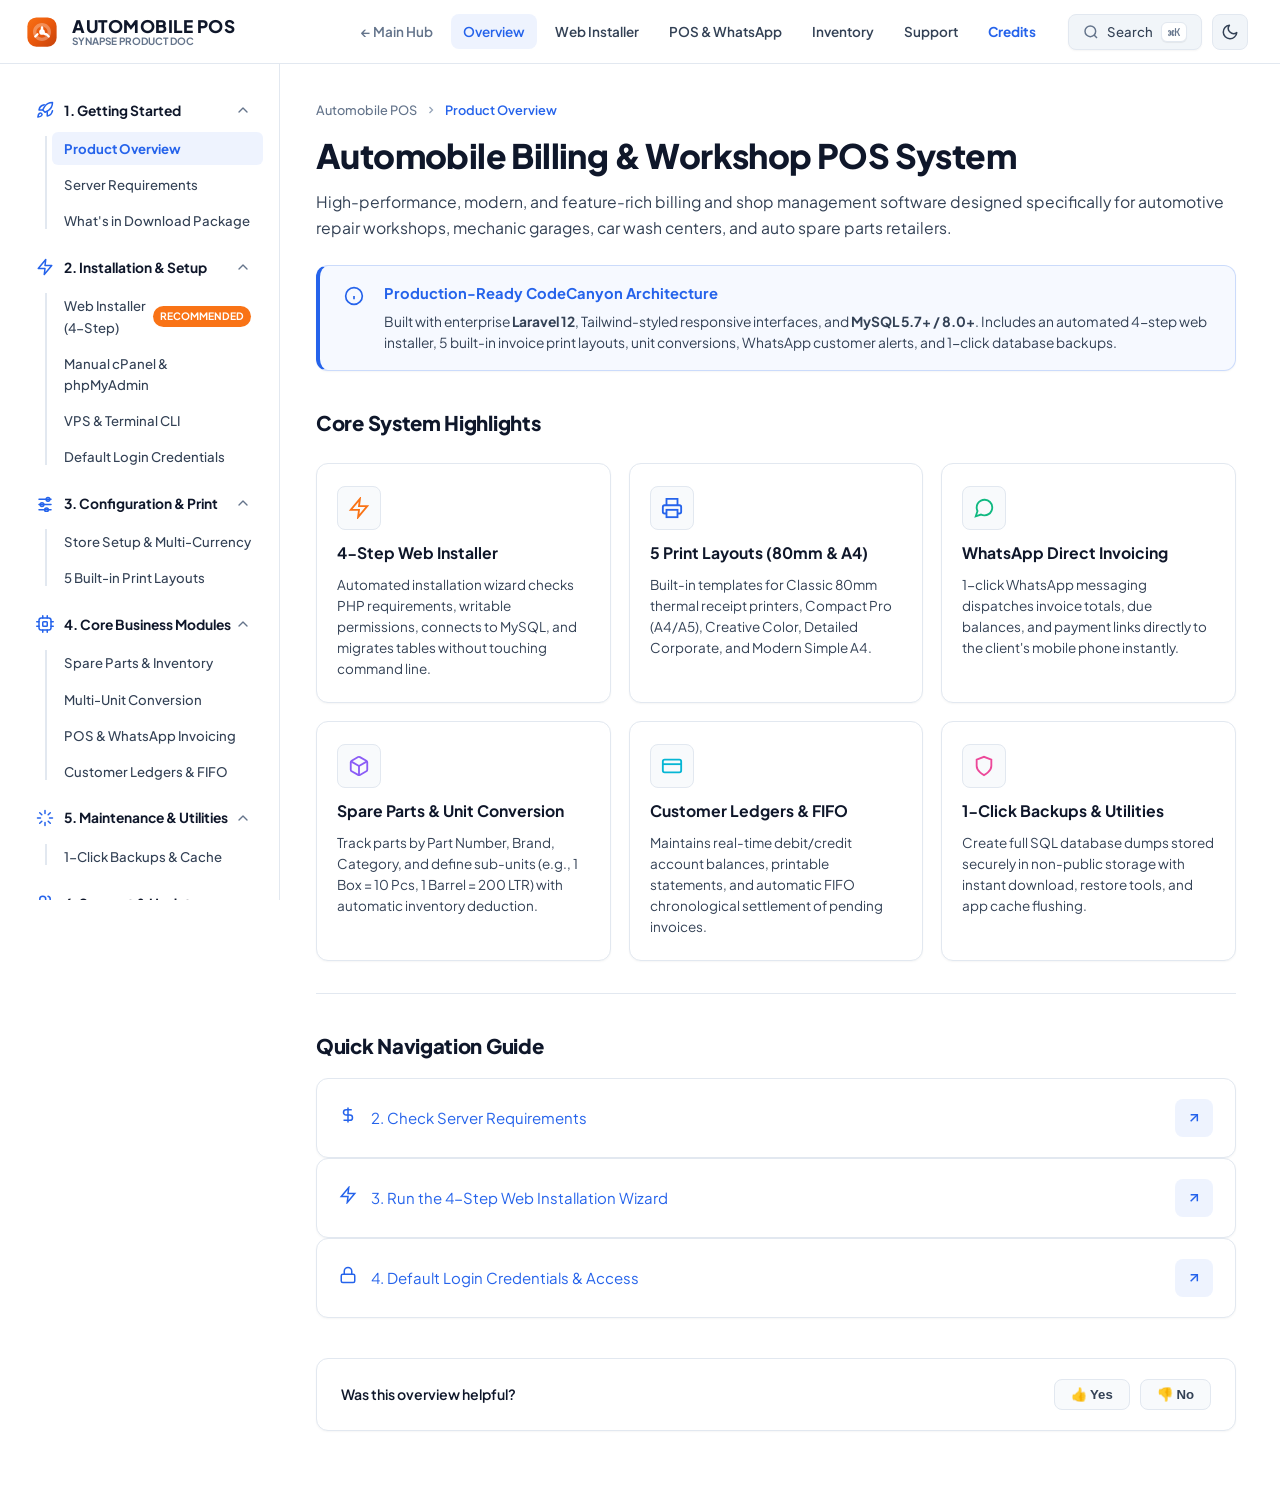
==== commit b8db448a: "feat: add documentation portal assets, scripts, and automobile billing software page" ====
--- a/Automobile-Billing-Inventory-Management-Software/index.html
+++ b/Automobile-Billing-Inventory-Management-Software/index.html
@@ -291,10 +291,6 @@
           High-performance, modern, and feature-rich billing and shop management software designed specifically for automotive repair workshops, mechanic garages, car wash centers, and auto spare parts retailers.
         </p>
 
-        <!-- Presentation Banner -->
-        <div style="margin: 24px 0 32px; border-radius: var(--radius-md); overflow: hidden; border: 1px solid var(--border-color); box-shadow: var(--shadow-md);">
-          <img src="images/item_preview.jpg" alt="Automobile Billing & Workshop POS System - Official CodeCanyon Preview" style="width: 100%; height: auto; display: block; border-radius: var(--radius-md); object-fit: contain;">
-        </div>
 
         <div class="callout callout-info" style="margin-bottom: 28px;">
           <div class="callout-icon">
--- a/Automobile-Billing-Inventory-Management-Software/css/style.css
+++ b/Automobile-Billing-Inventory-Management-Software/css/style.css
@@ -185,10 +185,11 @@
 }
 
 .header-inner {
-  max-width: 1440px;
+  width: 100%;
+  max-width: 100%;
   height: 100%;
-  margin: 0 auto;
-  padding: 0 28px;
+  margin: 0;
+  padding: 0 32px 0 24px;
   display: flex;
   align-items: center;
   justify-content: space-between;
@@ -377,9 +378,10 @@
    APP WRAPPER & DESKTOP LAYOUT
    ========================================================================== */
 .app-wrapper {
-  max-width: 1440px;
-  margin: 0 auto;
-  padding: 0 28px;
+  width: 100%;
+  max-width: 100%;
+  margin: 0;
+  padding: 0 40px 0 0;
   display: flex;
   gap: 36px;
   min-height: calc(100vh - var(--header-height));
@@ -396,7 +398,7 @@
   top: var(--header-height);
   height: calc(100vh - var(--header-height));
   overflow-y: auto;
-  padding: 28px 0 48px 0;
+  padding: 28px 16px 48px 24px;
   border-right: 1px solid var(--border-color);
   -webkit-overflow-scrolling: touch;
 }
@@ -457,7 +459,7 @@
   display: flex;
   flex-direction: column;
   gap: 12px;
-  padding-right: 16px;
+  padding-right: 0;
 }
 
 .nav-section {
